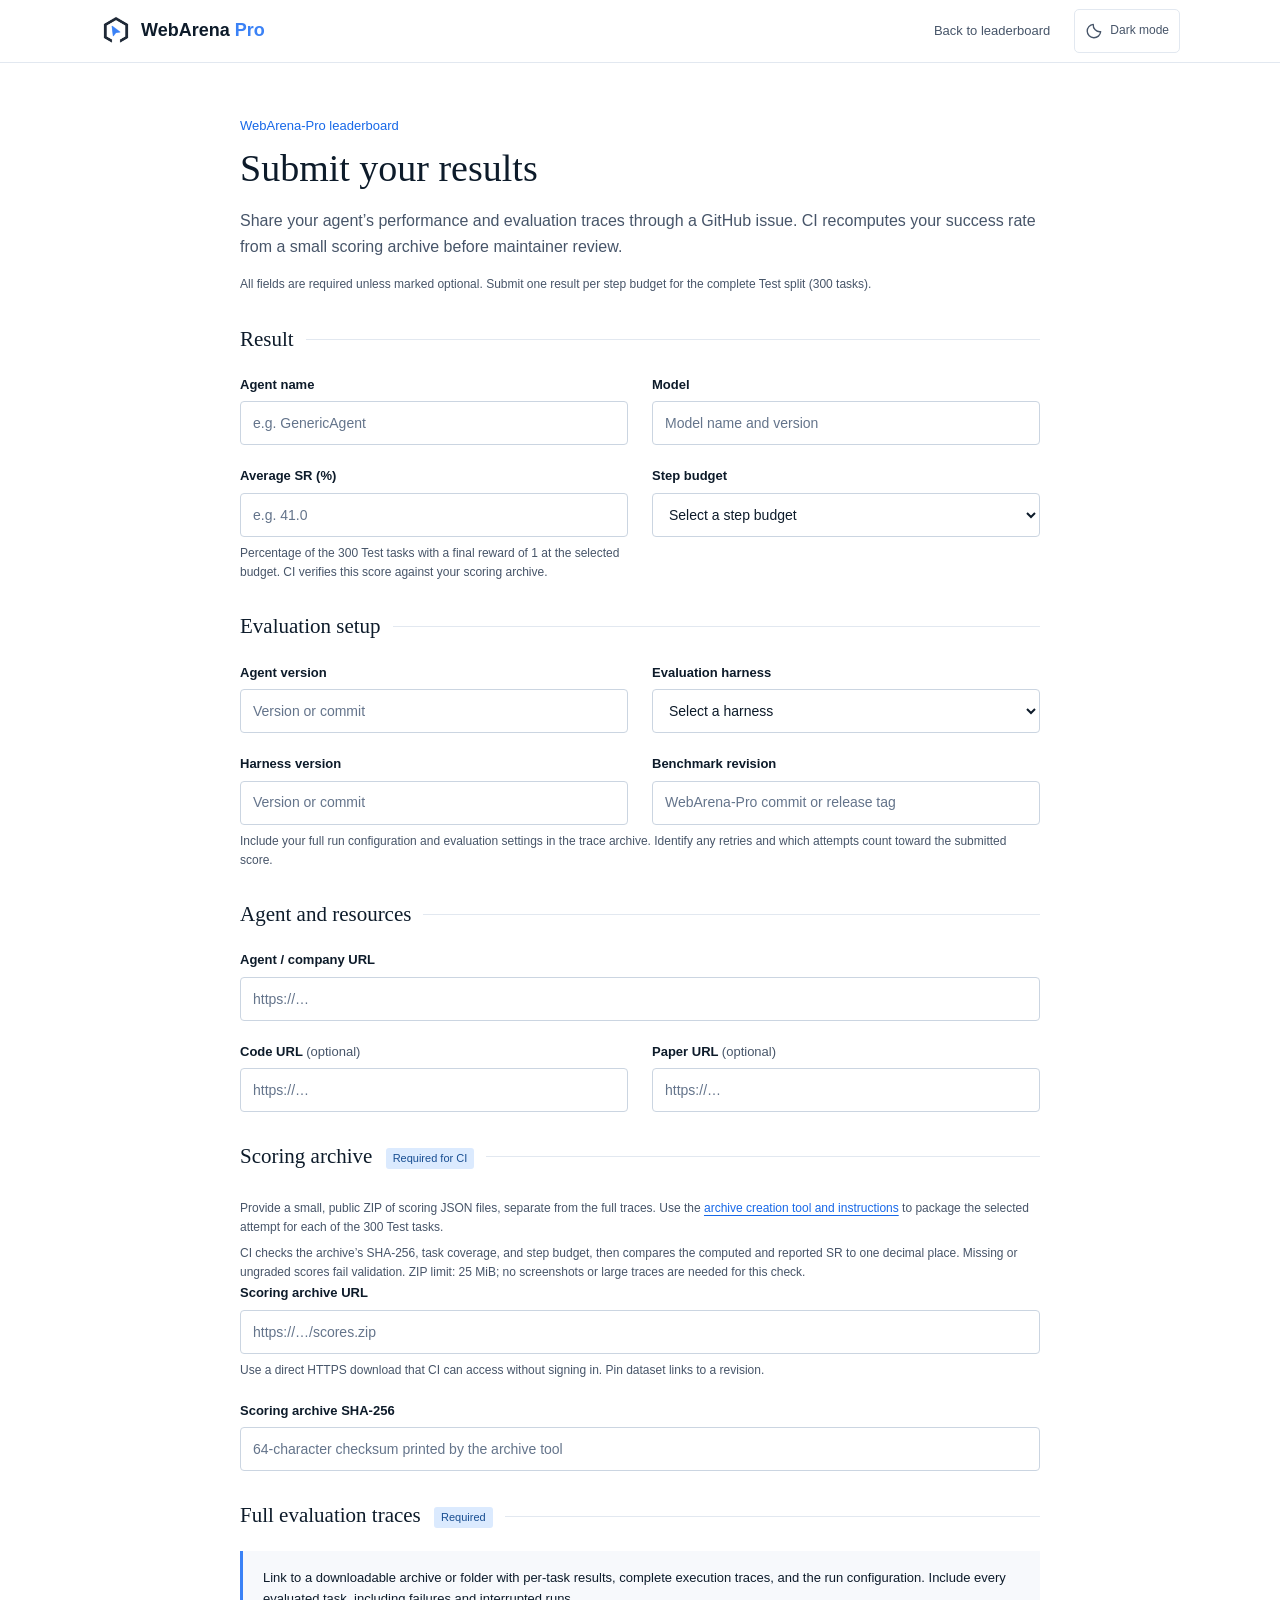
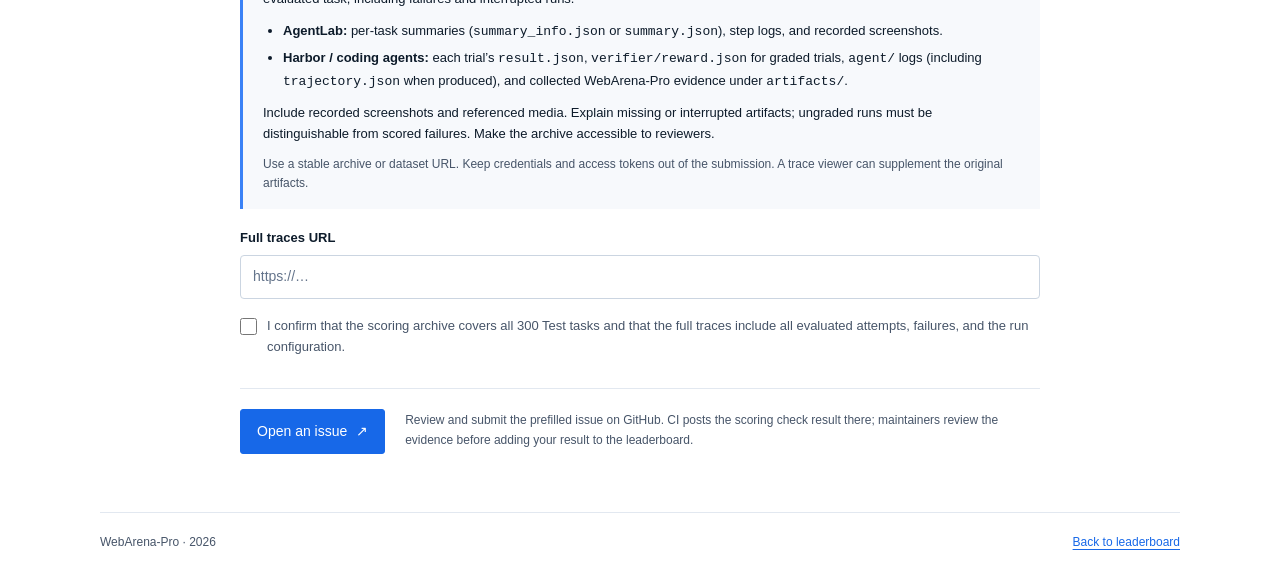
==== submit.html @ 40ceaf8d "Add persistent light and dark themes with matching logos" ====
<!DOCTYPE html>
<html lang="en">
  <head>
    <meta charset="UTF-8">
    <meta name="viewport" content="width=device-width, initial-scale=1.0">
    <meta name="description" content="Submit a WebArena-Pro result with your agent, model, success rate, and evaluation traces as a GitHub issue.">
    <meta name="theme-color" content="#ffffff">
    <meta name="color-scheme" content="light dark">
    <title>Submit results | WebArena-Pro</title>
    <link rel="icon" href="assets/favicon.svg" type="image/svg+xml">
    <script src="theme.js?v=1"></script>
    <link rel="stylesheet" href="styles.css?v=dark-mode-1">
    <script src="submission-schema.js?v=2" defer></script>
    <script src="submission.js?v=submission-issue-scoring-1" defer></script>
  </head>
  <body>
    <a class="skip-link" href="#main">Skip to content</a>
    <header class="site-header">
      <div class="shell nav-wrap">
        <a class="brand" href="index.html" aria-label="WebArena Pro home">
          <img class="logo-light" src="assets/logo-light.png" alt="" width="32" height="32">
          <img class="logo-dark" src="assets/logo-dark.png" alt="" width="32" height="32">
          <span>WebArena <strong>Pro</strong></span>
        </a>
        <div class="nav-actions">
          <nav aria-label="Main navigation">
            <a href="index.html#results">Back to leaderboard</a>
          </nav>
          <button class="theme-toggle" type="button" data-theme-toggle aria-label="Switch to dark mode" hidden>
            <svg class="theme-icon-moon" width="18" height="18" viewBox="0 0 24 24" fill="none" stroke="currentColor" stroke-width="1.8" stroke-linecap="round" stroke-linejoin="round" aria-hidden="true"><path d="M20.9 13A9 9 0 0 1 11 3.1 9 9 0 1 0 20.9 13Z"/></svg>
            <svg class="theme-icon-sun" width="18" height="18" viewBox="0 0 24 24" fill="none" stroke="currentColor" stroke-width="1.8" stroke-linecap="round" aria-hidden="true"><circle cx="12" cy="12" r="4"/><path d="M12 2v2m0 16v2M2 12h2m16 0h2M5 5l1.5 1.5m11 11L19 19M5 19l1.5-1.5m11-11L19 5"/></svg>
            <span class="theme-toggle-label" data-theme-label>Dark mode</span>
          </button>
        </div>
      </div>
    </header>

    <main id="main" class="shell submission-page">
      <p class="submission-eyebrow">WebArena-Pro leaderboard</p>
      <h1>Submit your results</h1>
      <p class="submission-intro">
        Share your agent’s performance and evaluation traces through a GitHub issue.
        CI recomputes your success rate from a small scoring archive before maintainer review.
      </p>
      <p class="submission-required-note">All fields are required unless marked optional. Submit one result per step budget for the complete Test split (300 tasks).</p>

      <form class="submission-form" data-submission-form>
        <fieldset>
          <legend>Result</legend>
          <div class="submission-fields">
            <div class="submission-field">
              <label for="submission-agent">Agent name</label>
              <input id="submission-agent" name="agent" type="text" maxlength="150" pattern=".*\S.*" placeholder="e.g. GenericAgent" required>
            </div>
            <div class="submission-field">
              <label for="submission-model">Model</label>
              <input id="submission-model" name="model" type="text" maxlength="150" pattern=".*\S.*" placeholder="Model name and version" required>
            </div>
            <div class="submission-field">
              <label for="submission-sr">Average SR (%)</label>
              <input id="submission-sr" name="averageSR" type="number" min="0" max="100" step="any" placeholder="e.g. 41.0" aria-describedby="submission-sr-help" required>
              <p id="submission-sr-help" class="submission-help">Percentage of the 300 Test tasks with a final reward of 1 at the selected budget. CI verifies this score against your scoring archive.</p>
            </div>
            <div class="submission-field">
              <label for="submission-budget">Step budget</label>
              <select id="submission-budget" name="stepBudget" required>
                <option value="" selected>Select a step budget</option>
                <option value="50">50 steps</option>
                <option value="100">100 steps</option>
                <option value="unlimited">Unlimited steps</option>
              </select>
            </div>
          </div>
        </fieldset>

        <fieldset>
          <legend>Evaluation setup</legend>
          <div class="submission-fields">
            <div class="submission-field">
              <label for="submission-agent-version">Agent version</label>
              <input id="submission-agent-version" name="agentVersion" type="text" maxlength="100" placeholder="Version or commit" required>
            </div>
            <div class="submission-field">
              <label for="submission-harness">Evaluation harness</label>
              <select id="submission-harness" name="harness" required>
                <option value="" selected>Select a harness</option>
                <option value="AgentLab">AgentLab</option>
                <option value="Harbor">Harbor / coding agents</option>
              </select>
            </div>
            <div class="submission-field">
              <label for="submission-harness-version">Harness version</label>
              <input id="submission-harness-version" name="harnessVersion" type="text" maxlength="100" placeholder="Version or commit" required>
            </div>
            <div class="submission-field">
              <label for="submission-benchmark-revision">Benchmark revision</label>
              <input id="submission-benchmark-revision" name="benchmarkRevision" type="text" maxlength="100" placeholder="WebArena-Pro commit or release tag" required>
            </div>
          </div>
          <p class="submission-help">Include your full run configuration and evaluation settings in the trace archive. Identify any retries and which attempts count toward the submitted score.</p>
        </fieldset>

        <fieldset>
          <legend>Agent and resources</legend>
          <div class="submission-fields">
            <div class="submission-field submission-field-wide">
              <label for="submission-website">Agent / company URL</label>
              <input id="submission-website" name="website" type="url" pattern="https?://.+" maxlength="2000" placeholder="https://…" required>
            </div>
            <div class="submission-field">
              <label for="submission-code">Code URL <span>(optional)</span></label>
              <input id="submission-code" name="code" type="url" pattern="https?://.+" maxlength="2000" placeholder="https://…">
            </div>
            <div class="submission-field">
              <label for="submission-paper">Paper URL <span>(optional)</span></label>
              <input id="submission-paper" name="paper" type="url" pattern="https?://.+" maxlength="2000" placeholder="https://…">
            </div>
          </div>
        </fieldset>

        <fieldset>
          <legend>Scoring archive <span class="submission-required-badge">Required for CI</span></legend>
          <p class="submission-help">Provide a small, public ZIP of scoring JSON files, separate from the full traces. Use the <a href="https://github.com/webarena-pro/webarena-pro.github.io/blob/main/scoring/README.md">archive creation tool and instructions</a> to package the selected attempt for each of the 300 Test tasks.</p>
          <p class="submission-help">CI checks the archive’s SHA-256, task coverage, and step budget, then compares the computed and reported SR to one decimal place. Missing or ungraded scores fail validation. ZIP limit: 25 MiB; no screenshots or large traces are needed for this check.</p>
          <div class="submission-fields">
            <div class="submission-field submission-field-wide">
              <label for="submission-scoring-archive">Scoring archive URL</label>
              <input id="submission-scoring-archive" name="scoringArchive" type="url" pattern="https://.+" maxlength="2000" placeholder="https://…/scores.zip" required>
              <p class="submission-help">Use a direct HTTPS download that CI can access without signing in. Pin dataset links to a revision.</p>
            </div>
            <div class="submission-field submission-field-wide">
              <label for="submission-scoring-sha">Scoring archive SHA-256</label>
              <input id="submission-scoring-sha" name="scoringSha256" type="text" pattern="[a-f0-9]{64}" minlength="64" maxlength="64" placeholder="64-character checksum printed by the archive tool" required>
            </div>
          </div>
        </fieldset>

        <fieldset>
          <legend>Full evaluation traces <span class="submission-required-badge">Required</span></legend>
          <div class="submission-trace-note" id="submission-trace-help">
            <p>Link to a downloadable archive or folder with per-task results, complete execution traces, and the run configuration. Include every evaluated task, including failures and interrupted runs.</p>
            <ul>
              <li><strong>AgentLab:</strong> per-task summaries (<code>summary_info.json</code> or <code>summary.json</code>), step logs, and recorded screenshots.</li>
              <li><strong>Harbor / coding agents:</strong> each trial’s <code>result.json</code>, <code>verifier/reward.json</code> for graded trials, <code>agent/</code> logs (including <code>trajectory.json</code> when produced), and collected WebArena-Pro evidence under <code>artifacts/</code>.</li>
            </ul>
            <p>Include recorded screenshots and referenced media. Explain missing or interrupted artifacts; ungraded runs must be distinguishable from scored failures. Make the archive accessible to reviewers.</p>
            <p class="submission-help">Use a stable archive or dataset URL. Keep credentials and access tokens out of the submission. A trace viewer can supplement the original artifacts.</p>
          </div>
          <div class="submission-field">
            <label for="submission-traces">Full traces URL</label>
            <input id="submission-traces" name="traces" type="url" pattern="https?://.+" maxlength="2000" placeholder="https://…" aria-describedby="submission-trace-help" required>
          </div>
          <label class="submission-confirmation" for="submission-confirm">
            <input id="submission-confirm" name="traceConfirmation" type="checkbox" required>
            <span>I confirm that the scoring archive covers all 300 Test tasks and that the full traces include all evaluated attempts, failures, and the run configuration.</span>
          </label>
        </fieldset>

        <div class="submission-actions">
          <button class="paper-link paper-link-primary" type="submit" disabled>Open an issue <span aria-hidden="true">↗</span></button>
          <p>Review and submit the prefilled issue on GitHub. CI posts the scoring check result there; maintainers review the evidence before adding your result to the leaderboard.</p>
        </div>
        <p class="submission-error" role="alert" data-submission-error hidden></p>
        <noscript>
          <p>JavaScript is needed to prepare the submission issue. See the <a href="https://github.com/webarena-pro/webarena-pro.github.io/blob/main/scoring/README.md">scoring archive instructions</a> for the required files.</p>
        </noscript>
      </form>
    </main>

    <footer class="site-footer shell">
      <span>WebArena-Pro · 2026</span>
      <a href="index.html#results">Back to leaderboard</a>
    </footer>
  </body>
</html>
---- styles.css ----
:root {
  color-scheme: light;
  --surface: #fff;
  --hover-ink: #172f46;
  --hover-surface: #eaf1fb;
  --row-new: #eef5ff;
  --row-line: #f0f1f2;
  --table-line: #6b747e;
  --table-subline: #969ea6;
  --control-line: #cbd5e1;
  --placeholder: #64748b;
  --badge-ink: #174d91;
  --error: #a02121;
  --citation-surface: #f8f9fa;
  --shadow: #0d1b2a1a;
  --selected: #1768e8;
  --selected-hover: #1259cb;
  --button-ink: #fff;
  --blue: #3b82f6;
  --blue-deep: #1768e8;
  --blue-soft: #dbeafe;
  --ink: #0d1b2a;
  --muted: #475569;
  --accent: var(--blue-deep);
  --line: #e2e8f0;
  --soft: #f7f9fc;
  --serif: Georgia, "Times New Roman", serif;
  --sans: -apple-system, BlinkMacSystemFont, "Segoe UI", sans-serif;
}

:root[data-theme="dark"] {
  color-scheme: dark;
  --surface: #1f2937;
  --ink: #f1f5f9;
  --muted: #cbd5e1;
  --blue: #60a5fa;
  --blue-deep: #93c5fd;
  --blue-soft: #283e5a;
  --line: #475569;
  --soft: #263344;
  --hover-ink: #bfdbfe;
  --hover-surface: #30445f;
  --row-new: #253b56;
  --row-line: #364152;
  --table-line: #94a3b8;
  --table-subline: #64748b;
  --control-line: #64748b;
  --placeholder: #94a3b8;
  --badge-ink: #bfdbfe;
  --error: #fca5a5;
  --citation-surface: #182230;
  --shadow: #00000040;
  --selected: #93c5fd;
  --selected-hover: #bfdbfe;
  --button-ink: #172f46;
}

* { box-sizing: border-box; }
[hidden] { display: none !important; }
.visually-hidden { position: absolute; width: 1px; height: 1px; padding: 0; margin: -1px; overflow: hidden; clip-path: inset(50%); white-space: nowrap; border: 0; }
html { scroll-behavior: smooth; scroll-padding-top: 90px; }
body {
  margin: 0;
  background: var(--surface);
  color: var(--ink);
  font: 16px/1.65 var(--sans);
  -webkit-font-smoothing: antialiased;
}
a { color: var(--accent); text-decoration-thickness: 1px; text-underline-offset: 3px; }
a:hover { color: var(--hover-ink); }
button { font: inherit; cursor: pointer; }
button, a { -webkit-tap-highlight-color: transparent; }
button:focus-visible, a:focus-visible, [tabindex]:focus-visible {
  outline: 2px solid var(--accent);
  outline-offset: 4px;
}
img { display: block; max-width: 100%; }
.shell { width: min(1080px, calc(100% - 64px)); margin-inline: auto; }
h1, h2, h3, p { margin-top: 0; }
h2, h3 { font-family: var(--serif); font-weight: 400; }
h2 { font-size: 30px; line-height: 1.25; }
h3 { font-size: 24px; line-height: 1.35; }
::selection { background: var(--blue-soft); }

.skip-link {
  position: fixed;
  top: 8px;
  left: 8px;
  z-index: 20;
  padding: 8px 14px;
  background: var(--surface);
  transform: translateY(-160%);
}
.skip-link:focus { transform: none; }
.site-header { position: sticky; top: 0; z-index: 10; border-bottom: 1px solid var(--line); background: var(--surface); }
.nav-wrap { display: flex; justify-content: space-between; align-items: center; min-height: 62px; gap: 24px; }
.brand { display: inline-flex; align-items: center; gap: 9px; color: var(--ink); font-size: 18px; font-weight: 600; text-decoration: none; white-space: nowrap; }
.brand img { flex-shrink: 0; }
.brand strong, .brand-accent { color: var(--blue); }
.site-header nav { display: flex; align-items: center; gap: 28px; font-size: 13px; }
.site-header nav a { color: var(--muted); text-decoration: none; }
.site-header nav a:hover { color: var(--accent); text-decoration: underline; }

.nav-actions { display: flex; align-items: center; gap: 24px; }
.theme-toggle { display: inline-flex; align-items: center; justify-content: center; gap: 7px; min-width: 44px; min-height: 44px; padding: 6px 10px; border: 1px solid var(--line); border-radius: 5px; background: var(--surface); color: var(--muted); font-size: 12px; white-space: nowrap; }
.theme-toggle:hover { background: var(--soft); color: var(--accent); border-color: var(--accent); }
.theme-toggle svg { flex-shrink: 0; }
.logo-dark, .theme-icon-sun { display: none; }
[data-theme="dark"] .logo-light, [data-theme="dark"] .theme-icon-moon { display: none; }
[data-theme="dark"] .logo-dark, [data-theme="dark"] .theme-icon-sun { display: block; }
[data-theme="dark"] .theme-monochrome-icon { filter: brightness(0) invert(1); }
[data-theme="dark"] .theme-color-icon { filter: brightness(1.6); }

.paper-header { padding: 68px 0 42px; text-align: center; }
.paper-header h1 { margin: 0 auto 28px; font-family: var(--serif); font-weight: 400; line-height: 1.25; }
.paper-name { display: flex; align-items: center; justify-content: center; gap: 14px; margin-bottom: 14px; font-size: 52px; letter-spacing: -1.5px; }
.paper-name img { flex-shrink: 0; }
.paper-subtitle { display: block; font-size: 32px; line-height: 1.35; }
.author-list { max-width: 950px; margin: 0 auto 8px; color: var(--accent); font-size: 14px; line-height: 2; }
.author-list span { display: inline; white-space: nowrap; }
.author-list span:not(:last-child)::after { content: ","; color: var(--muted); margin-right: 6px; }
.author-note { display: flex; justify-content: center; flex-wrap: wrap; gap: 4px 16px; margin-bottom: 18px; color: var(--muted); font-size: 12px; }
.venue { color: var(--muted); font-size: 14px; margin-bottom: 22px; }
.paper-links { display: flex; align-items: center; justify-content: center; flex-wrap: wrap; gap: 8px 26px; font-size: 15px; }
.paper-resource { display: inline-flex; align-items: center; gap: 8px; min-height: 44px; padding: 4px 0; text-decoration: none; white-space: nowrap; }
.paper-resource img { flex: 0 0 24px; width: 24px; height: 24px; object-fit: contain; }
.paper-resource:not([aria-disabled="true"]):hover span { text-decoration: underline; text-underline-offset: 4px; }
.paper-resource[aria-disabled="true"] { color: var(--muted); cursor: default; }
.paper-link { padding: 6px 16px; border: 1px solid var(--line); border-radius: 3px; text-decoration: none; }
.paper-link:not([aria-disabled="true"]):hover { background: var(--soft); }
.paper-link[aria-disabled="true"] { color: var(--accent); cursor: default; }
.paper-link-primary { color: var(--button-ink); background: var(--selected); border-color: var(--selected); }
.paper-link-primary[aria-disabled="true"] { color: var(--button-ink); }
.paper-link-primary:not([aria-disabled="true"]):hover { color: var(--button-ink); background: var(--selected-hover); border-color: var(--selected-hover); }
.paper-link span { margin-left: 5px; }

.news-section { max-width: 850px; margin: 0 auto 30px; padding-top: 30px; border-top: 1px solid var(--line); }
.news-section h2 { margin-bottom: 18px; text-align: center; font-size: 26px; }
.news-list { margin: 0; padding: 0; list-style: none; }
.news-list li { padding: 14px 18px; border-left: 3px solid var(--blue); background: var(--soft); font-size: 14px; }
.news-list li + li { margin-top: 10px; }

.abstract-section { max-width: 850px; margin: 0 auto; padding: 30px 0 0; border-top: 1px solid var(--line); }
.abstract-section h2 { margin-bottom: 18px; text-align: center; font-size: 26px; }
.abstract-text { margin-bottom: 20px; font: 18px/1.6 var(--serif); text-align: center; }
.overview-tabs { display: grid; grid-template-columns: repeat(3, 1fr); gap: 8px; width: min(500px, 100%); margin: 0 auto 16px; }
.overview-tab { min-height: 44px; padding: 8px 6px; border: 1px solid var(--line); border-radius: 5px; background: var(--surface); color: var(--muted); font-size: 13px; }
.overview-tab:hover { border-color: var(--blue); color: var(--accent); }
.overview-tab[aria-selected="true"] { border-color: var(--blue-deep); background: var(--blue-soft); color: var(--blue-deep); }
.overview-detail { min-height: 3.2em; margin: 0; color: var(--muted); font: 18px/1.6 var(--serif); text-align: center; }

.section { padding: 58px 0 0; }
.section-heading { display: flex; align-items: baseline; gap: 14px; margin-bottom: 20px; border-bottom: 1px solid var(--line); padding-bottom: 12px; }
.section-heading h2 { margin-bottom: 0; }
.section-number { color: var(--blue); font: 24px/1 var(--serif); }
.section-intro { max-width: 860px; margin-bottom: 20px; }
.results-section { margin: 58px auto 0; padding-top: 30px; border-top: 1px solid var(--line); scroll-margin-top: 90px; }
.results-heading { display: flex; align-items: baseline; justify-content: space-between; flex-wrap: wrap; gap: 12px 20px; margin-bottom: 12px; }
.results-heading h2 { margin-bottom: 0; }
.submission-link { font-size: 13px; white-space: nowrap; }
.results-controls { display: flex; align-items: center; justify-content: space-between; flex-wrap: wrap; gap: 16px 24px; border-bottom: 1px solid var(--line); }
.results-tabs { display: flex; align-self: stretch; gap: 26px; }
.results-tab { padding: 13px 0; border: 0; border-bottom: 2px solid transparent; background: transparent; color: var(--muted); font-size: 14px; }
.results-tab:hover { color: var(--accent); }
.results-tab[aria-selected="true"] { border-bottom-color: var(--accent); color: var(--accent); font-weight: 600; }
.results-budget-control { display: flex; align-items: center; gap: 12px; padding-block: 6px; font-size: 12px; color: var(--muted); }
.results-budget-buttons { display: flex; gap: 3px; padding: 3px; background: var(--soft); border: 1px solid var(--line); border-radius: 6px; }
.results-budget-buttons button { min-width: 44px; min-height: 34px; padding: 4px 12px; border: 1px solid transparent; border-radius: 3px; background: transparent; color: var(--muted); font-size: 13px; font-variant-numeric: tabular-nums; }
.results-budget-buttons button:hover { background: var(--hover-surface); color: var(--accent); }
.results-budget-buttons button[aria-pressed="true"] { background: var(--selected); border-color: var(--selected); color: var(--button-ink); font-weight: 600; }
.results-table-wrap { position: relative; overflow-x: auto; margin-top: 16px; }
.results-table { width: 100%; border-collapse: collapse; font-size: 13px; font-variant-numeric: tabular-nums; }
.results-table-overview { min-width: 820px; }
.results-table-domains { min-width: 1040px; }
.results-table th, .results-table td { padding: 12px; text-align: right; font-weight: 400; }
.results-table th:first-child { text-align: left; padding-left: 8px; }
.results-table thead { border-top: 2px solid var(--table-line); border-bottom: 1px solid var(--table-subline); }
.results-table thead th { font-size: 12px; line-height: 1.4; padding-top: 14px; padding-bottom: 14px; }
.results-sr-help { position: relative; display: inline-block; }
.results-sr-trigger { padding: 0; border: 0; background: transparent; color: inherit; white-space: nowrap; text-decoration: underline dotted; text-underline-offset: 4px; }
.results-sr-tooltip { position: absolute; z-index: 2; top: 100%; right: 0; width: 260px; max-width: calc(100vw - 32px); padding: 10px 12px; border: 1px solid var(--line); border-radius: 4px; background: var(--surface); box-shadow: 0 4px 12px var(--shadow); color: var(--muted); font-size: 12px; font-weight: 400; line-height: 1.5; text-align: left; }
.results-table tbody th[scope="row"] { font-weight: 400; white-space: nowrap; }
.results-table tbody tr { border-bottom: 1px solid var(--row-line); }
.results-table tbody tr:hover { background: var(--soft); }
.results-table tbody .results-row-new { background: var(--row-new); }
.results-new-label { margin-left: 5px; color: var(--accent); font-size: 11px; white-space: nowrap; }
.results-table .results-model, .results-table .results-agent, .results-table .results-resource { text-align: left; }
.results-table .results-agent { color: var(--muted); white-space: nowrap; }
.results-table .results-rank { width: 55px; padding-left: 8px; text-align: left; color: var(--muted); }
.results-table .results-score { font-size: 15px; }
.results-score small { display: block; color: var(--muted); font-size: 11px; }
.results-table .results-resource { white-space: nowrap; }
.results-resource a { text-decoration: none; }
.results-resource a:hover { text-decoration: underline; }
.results-unavailable { color: var(--muted); font-size: 12px; }
.results-table .results-overall { border-left: 1px solid var(--line); }
.results-table tbody:last-child { border-bottom: 2px solid var(--table-line); }
.results-empty { padding: 44px 20px; border-block: 1px solid var(--line); background: var(--soft); text-align: center; }
.results-empty strong { font-size: 16px; font-weight: 600; }
.results-empty p { margin: 6px 0 0; color: var(--muted); font-size: 14px; }
.results-scroll-hint { display: none; color: var(--muted); font-size: 12px; margin-bottom: 12px; }

.submission-page { max-width: 800px; padding-top: 52px; }
.submission-eyebrow { margin-bottom: 10px; color: var(--accent); font-size: 13px; }
.submission-page h1 { margin: 0 0 16px; font: 38px/1.2 var(--serif); font-weight: 400; }
.submission-intro { margin-bottom: 14px; color: var(--muted); }
.submission-required-note { margin-bottom: 30px; color: var(--muted); font-size: 12px; }
.submission-form fieldset { min-width: 0; margin: 0 0 30px; padding: 20px 0 0; border: 0; border-top: 1px solid var(--line); }
.submission-form legend { padding: 0 12px 0 0; font: 21px/1.4 var(--serif); }
.submission-fields { display: grid; grid-template-columns: repeat(2, minmax(0, 1fr)); gap: 20px 24px; }
.submission-field-wide { grid-column: 1 / -1; }
.submission-field label { display: block; margin-bottom: 6px; font-size: 13px; font-weight: 600; }
.submission-field label span { color: var(--muted); font-weight: 400; }
.submission-field input, .submission-field select { display: block; width: 100%; min-height: 44px; padding: 9px 12px; border: 1px solid var(--control-line); border-radius: 4px; background: var(--surface); color: var(--ink); font: 14px/1.6 var(--sans); }
.submission-field input::placeholder { color: var(--placeholder); }
.submission-form input:focus-visible, .submission-form select:focus-visible { outline: 2px solid var(--accent); outline-offset: 2px; }
.submission-help { margin: 7px 0 0; color: var(--muted); font-size: 12px; line-height: 1.6; }
.submission-required-badge { display: inline-block; margin-left: 8px; padding: 2px 7px; border-radius: 3px; background: var(--blue-soft); color: var(--badge-ink); font: 11px/1.6 var(--sans); vertical-align: middle; }
.submission-trace-note { margin-bottom: 18px; padding: 16px 20px; border-left: 3px solid var(--blue); background: var(--soft); font-size: 13px; }
.submission-trace-note p { margin: 0; }
.submission-trace-note ul { margin: 10px 0; padding-left: 20px; }
.submission-trace-note li + li { margin-top: 5px; }
.submission-trace-note .submission-help { margin-top: 10px; }
.submission-confirmation { display: flex; align-items: flex-start; gap: 10px; margin-top: 16px; color: var(--muted); font-size: 13px; cursor: pointer; }
.submission-confirmation input { flex-shrink: 0; width: 17px; height: 17px; margin: 3px 0 0; accent-color: var(--accent); }
.submission-actions { display: flex; align-items: center; gap: 20px; padding-top: 20px; border-top: 1px solid var(--line); }
.submission-actions button { flex-shrink: 0; padding: 10px 16px; font-size: 14px; }
.submission-actions button:disabled { opacity: 0.6; cursor: not-allowed; }
.submission-actions p { margin: 0; color: var(--muted); font-size: 12px; }
.submission-error { margin-top: 16px; color: var(--error); font-size: 13px; }

.task-tabs { display: flex; flex-wrap: wrap; gap: 0 20px; border-bottom: 1px solid var(--line); margin-bottom: 25px; }
.task-tab { flex-shrink: 0; padding: 10px 0; border: 0; border-bottom: 2px solid transparent; background: transparent; color: var(--muted); font-size: 13px; }
.task-tab:hover { color: var(--accent); }
.task-tab[aria-selected="true"] { color: var(--accent); border-bottom-color: var(--accent); font-weight: 600; }
.task-tab:focus-visible { outline-offset: -2px; }
.task-preview { display: grid; grid-template-columns: minmax(0, 0.85fr) minmax(0, 1.65fr); gap: 32px; align-items: start; }
.task-description { padding-top: 3px; }
.example-number { display: block; margin-bottom: 12px; font-size: 12px; color: var(--muted); }
.task-description h3 { margin: 0 0 9px; font-family: var(--sans); font-size: 18px; font-weight: 600; }
.task-prompt { margin-bottom: 18px; font: 17px/1.7 var(--serif); white-space: pre-line; }
.task-tags { margin: 0; font-size: 12px; line-height: 1.8; color: var(--muted); }
.task-tags span:not(:last-child)::after { content: " · "; margin: 0 4px; }
.task-figure { margin: 0; min-width: 0; }
.task-figure > img { width: 100%; height: auto; border: 1px solid var(--line); }
.task-figure figcaption { display: flex; align-items: baseline; justify-content: space-between; flex-wrap: wrap; gap: 6px 16px; padding-top: 10px; color: var(--muted); font-size: 12px; line-height: 1.6; }
.screenshot-expand { border: 0; background: none; color: var(--accent); padding: 0; font-size: 12px; text-decoration: underline; text-underline-offset: 3px; }
.screenshot-expand:hover { color: var(--hover-ink); }

.citation-section > p { margin-bottom: 20px; }
.citation-card { border: 1px solid var(--line); background: var(--citation-surface); }
.citation-top { display: flex; align-items: center; justify-content: space-between; padding: 10px 18px; border-bottom: 1px solid var(--line); color: var(--muted); font-size: 12px; }
.citation-top button { padding: 3px 10px; color: var(--accent); background: var(--surface); border: 1px solid var(--control-line); border-radius: 2px; font-size: 12px; }
.citation-top button:hover { border-color: var(--accent); }
.citation-card pre { margin: 0; padding: 20px; overflow-x: auto; font: 12px/1.8 ui-monospace, SFMono-Regular, Consolas, monospace; tab-size: 2; }
.site-footer { display: flex; justify-content: space-between; align-items: center; gap: 12px; flex-wrap: wrap; margin-top: 58px; padding-top: 20px; padding-bottom: 32px; border-top: 1px solid var(--line); color: var(--muted); font-size: 12px; }

.screenshot-dialog { background: var(--surface); width: min(1480px, calc(100vw - 40px)); max-height: calc(100dvh - 40px); padding: 0; border: 1px solid var(--line); border-radius: 3px; color: var(--ink); }
.screenshot-dialog::backdrop { background: rgba(20, 27, 33, 0.7); }
.dialog-bar { position: sticky; top: 0; display: flex; align-items: center; justify-content: space-between; gap: 20px; padding: 12px 18px; background: var(--surface); border-bottom: 1px solid var(--line); font-size: 14px; }
.dialog-bar button { padding: 4px 8px; background: none; border: 1px solid var(--line); color: var(--ink); font-size: 13px; }
.dialog-bar button span { margin-left: 8px; }
.dialog-image-wrap img { width: 100%; height: auto; }

@media (max-width: 1104px) {
  #results-panel-domains .results-scroll-hint { display: block; }
}
@media (max-width: 1050px) {
  .results-scroll-hint { display: block; }
  .paper-subtitle { font-size: 29px; }
  .task-tabs { gap: 0 18px; }
}
@media (max-width: 700px) {
  .shell { width: calc(100% - 36px); }
  .nav-wrap { min-height: 62px; gap: 12px; }
  .brand { font-size: 17px; }
  .nav-actions { gap: 12px; }
  .theme-toggle-label { display: none; }
  .site-header nav { gap: 14px; font-size: 12px; }
  .paper-header { padding: 40px 0 32px; }
  .paper-name { font-size: 42px; }
  .paper-name img { width: 48px; height: 48px; }
  .paper-subtitle { font-size: 25px; }
  .desktop-break { display: none; }
  .author-list { font-size: 13px; line-height: 1.9; }
  .abstract-text, .overview-detail { font-size: 17px; }
  .overview-detail { min-height: 4.8em; }
  .section { padding-top: 42px; }
  .results-section { margin-top: 42px; }
  h2 { font-size: 27px; }
  .task-tabs { flex-wrap: nowrap; overflow-x: auto; gap: 24px; padding-bottom: 3px; }
  .task-preview { grid-template-columns: 1fr; gap: 20px; }
  .task-prompt { margin-bottom: 10px; }
  .citation-card pre { font-size: 11px; padding: 15px; }
  .screenshot-dialog { width: calc(100vw - 20px); max-height: calc(100dvh - 20px); }
}
@media (max-width: 540px) {
  .nav-wrap { display: grid; grid-template-columns: 1fr auto; gap: 4px 12px; padding: 9px 0; }
  .brand { grid-column: 1; grid-row: 1; }
  .nav-actions { display: contents; }
  .theme-toggle { grid-column: 2; grid-row: 1; }
  .site-header nav { grid-column: 1 / -1; grid-row: 2; justify-content: center; flex-wrap: wrap; gap: 4px 22px; }
  .results-controls { align-items: flex-start; gap: 10px; padding-bottom: 12px; }
  .results-tabs { width: 100%; }
  .results-budget-control { padding-block: 0; }
  .submission-page { padding-top: 32px; }
  .submission-page h1 { font-size: 32px; }
  .submission-fields { grid-template-columns: 1fr; }
  .submission-actions { flex-direction: column; align-items: flex-start; gap: 12px; }
  .submission-field input, .submission-field select { font-size: 16px; }
}
@media (max-width: 380px) {
  .paper-name { font-size: 38px; }
  .paper-name img { width: 42px; height: 42px; }
  .paper-subtitle { font-size: 23px; }
}
@media (prefers-reduced-motion: reduce) {
  html { scroll-behavior: auto; }
}
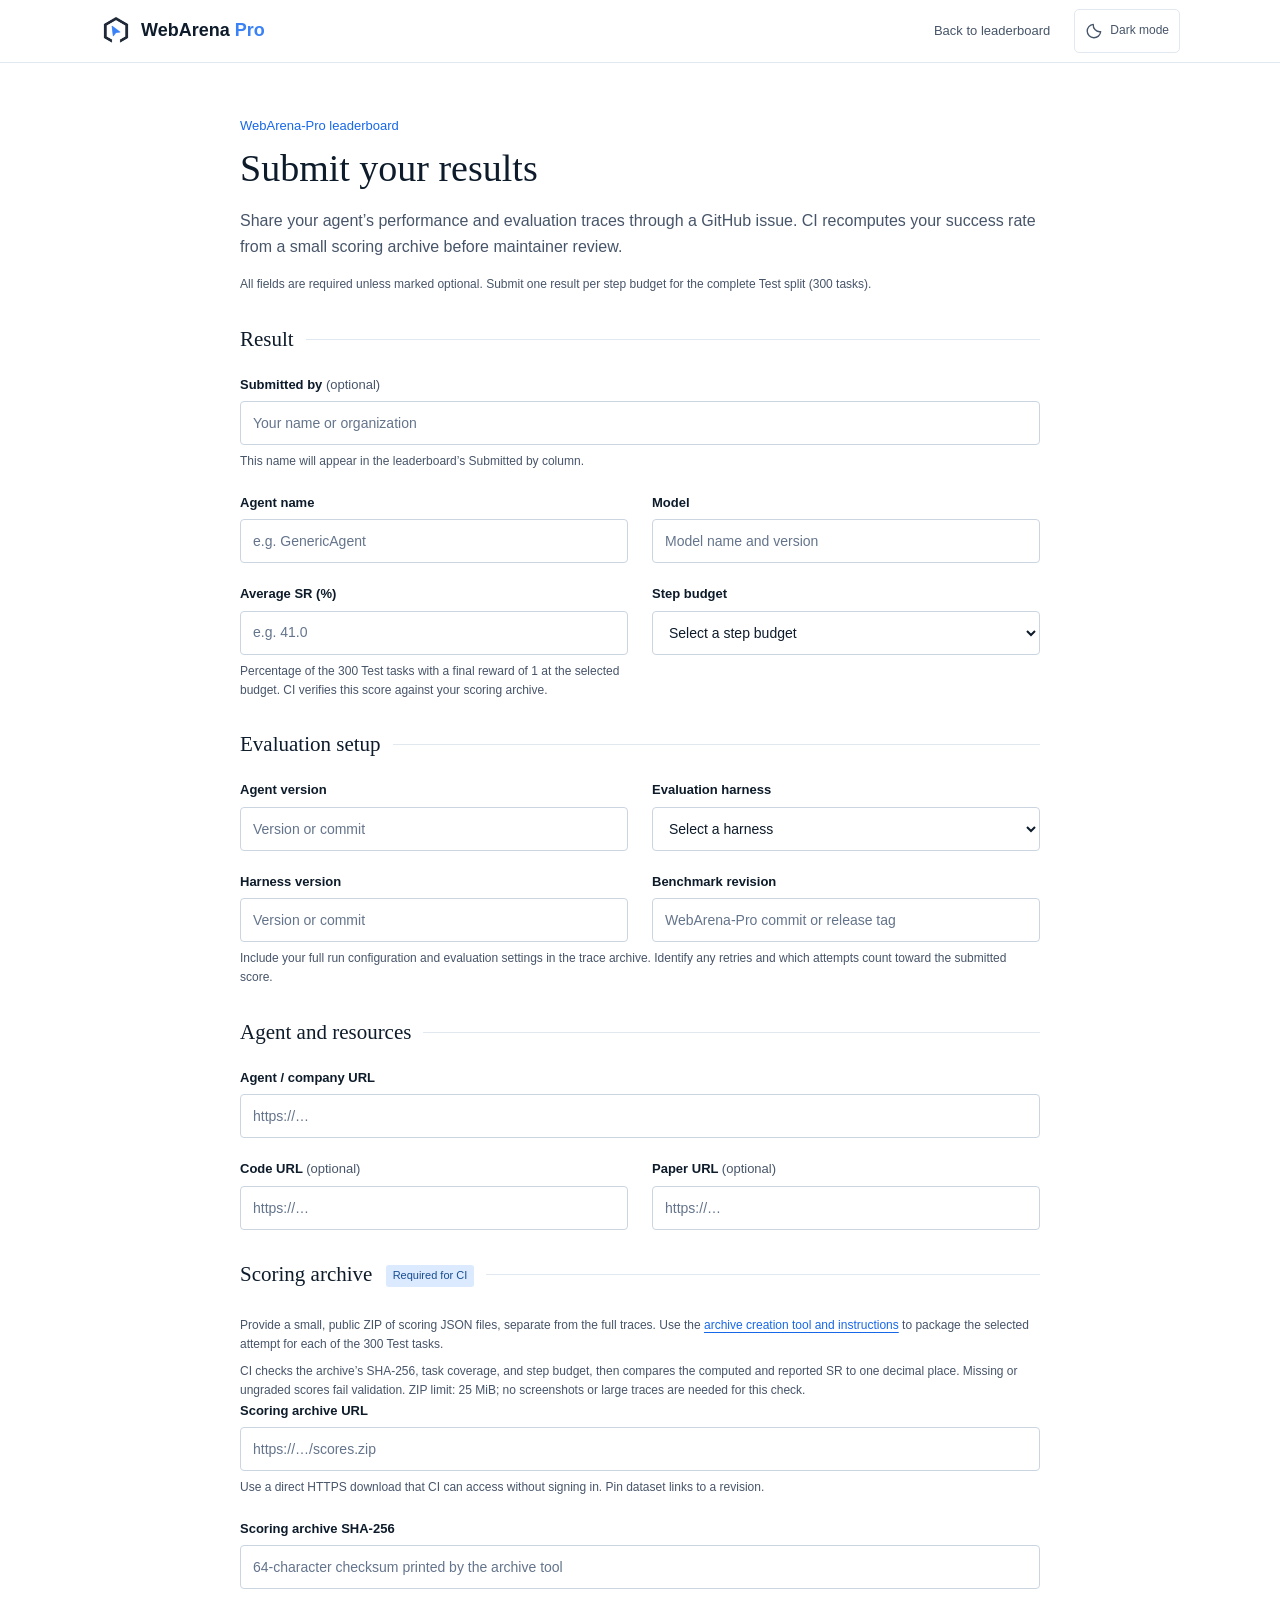
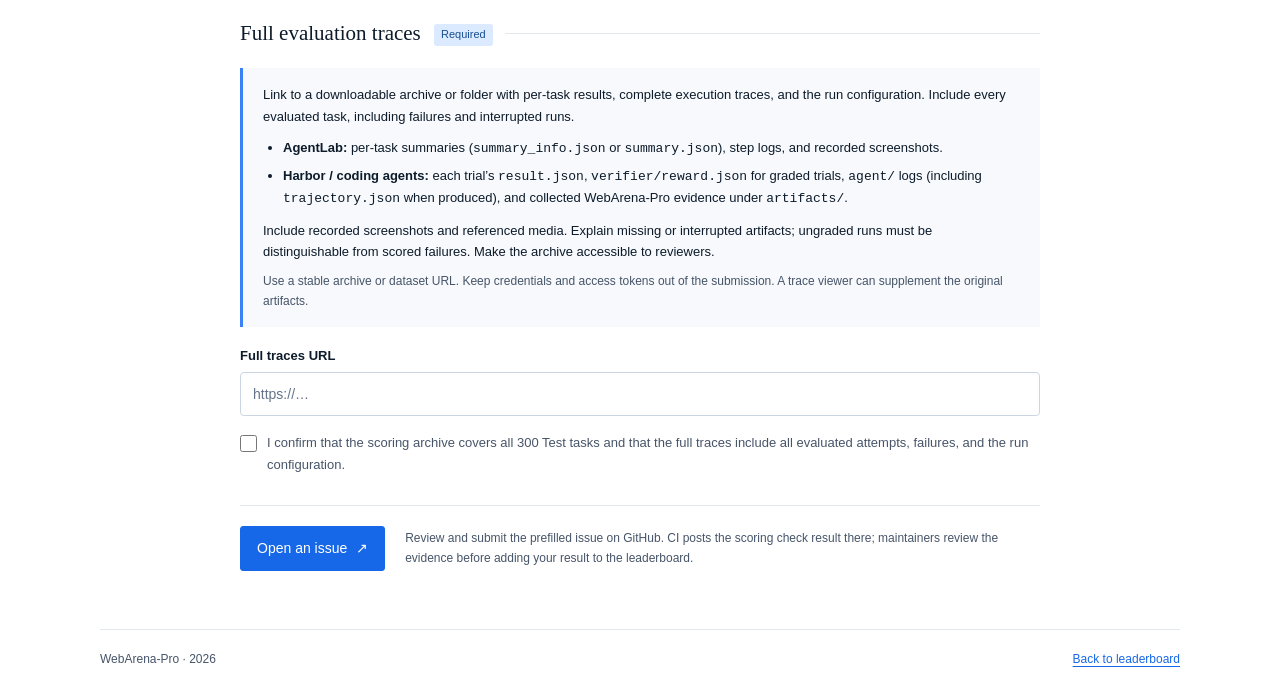
==== commit cfe7455b: "Add submitter attribution to leaderboard" ====
--- a/submit.html
+++ b/submit.html
@@ -9,8 +9,8 @@
     <title>Submit results | WebArena-Pro</title>
     <link rel="icon" href="assets/favicon.svg" type="image/svg+xml">
     <script src="theme.js?v=1"></script>
-    <link rel="stylesheet" href="styles.css?v=dark-mode-1">
-    <script src="submission-schema.js?v=2" defer></script>
+    <link rel="stylesheet" href="styles.css?v=submitted-by-20261116">
+    <script src="submission-schema.js?v=3" defer></script>
     <script src="submission.js?v=submission-issue-scoring-1" defer></script>
   </head>
   <body>
@@ -48,6 +48,11 @@
         <fieldset>
           <legend>Result</legend>
           <div class="submission-fields">
+            <div class="submission-field submission-field-wide">
+              <label for="submission-submitted-by">Submitted by <span>(optional)</span></label>
+              <input id="submission-submitted-by" name="submittedBy" type="text" maxlength="150" pattern=".*\S.*" placeholder="Your name or organization" aria-describedby="submission-submitted-by-help">
+              <p id="submission-submitted-by-help" class="submission-help">This name will appear in the leaderboard’s Submitted by column.</p>
+            </div>
             <div class="submission-field">
               <label for="submission-agent">Agent name</label>
               <input id="submission-agent" name="agent" type="text" maxlength="150" pattern=".*\S.*" placeholder="e.g. GenericAgent" required>
--- a/styles.css
+++ b/styles.css
@@ -170,8 +170,8 @@
 .results-budget-buttons button[aria-pressed="true"] { background: var(--selected); border-color: var(--selected); color: var(--button-ink); font-weight: 600; }
 .results-table-wrap { position: relative; overflow-x: auto; margin-top: 16px; }
 .results-table { width: 100%; border-collapse: collapse; font-size: 13px; font-variant-numeric: tabular-nums; }
-.results-table-overview { min-width: 820px; }
-.results-table-domains { min-width: 1040px; }
+.results-table-overview { min-width: 980px; }
+.results-table-domains { min-width: 1200px; }
 .results-table th, .results-table td { padding: 12px; text-align: right; font-weight: 400; }
 .results-table th:first-child { text-align: left; padding-left: 8px; }
 .results-table thead { border-top: 2px solid var(--table-line); border-bottom: 1px solid var(--table-subline); }
@@ -184,8 +184,9 @@
 .results-table tbody tr:hover { background: var(--soft); }
 .results-table tbody .results-row-new { background: var(--row-new); }
 .results-new-label { margin-left: 5px; color: var(--accent); font-size: 11px; white-space: nowrap; }
-.results-table .results-model, .results-table .results-agent, .results-table .results-resource { text-align: left; }
+.results-table .results-model, .results-table .results-agent, .results-table .results-resource, .results-table .results-submitter { text-align: left; }
 .results-table .results-agent { color: var(--muted); white-space: nowrap; }
+.results-table .results-submitter { min-width: 150px; max-width: 220px; color: var(--muted); overflow-wrap: anywhere; }
 .results-table .results-rank { width: 55px; padding-left: 8px; text-align: left; color: var(--muted); }
 .results-table .results-score { font-size: 15px; }
 .results-score small { display: block; color: var(--muted); font-size: 11px; }
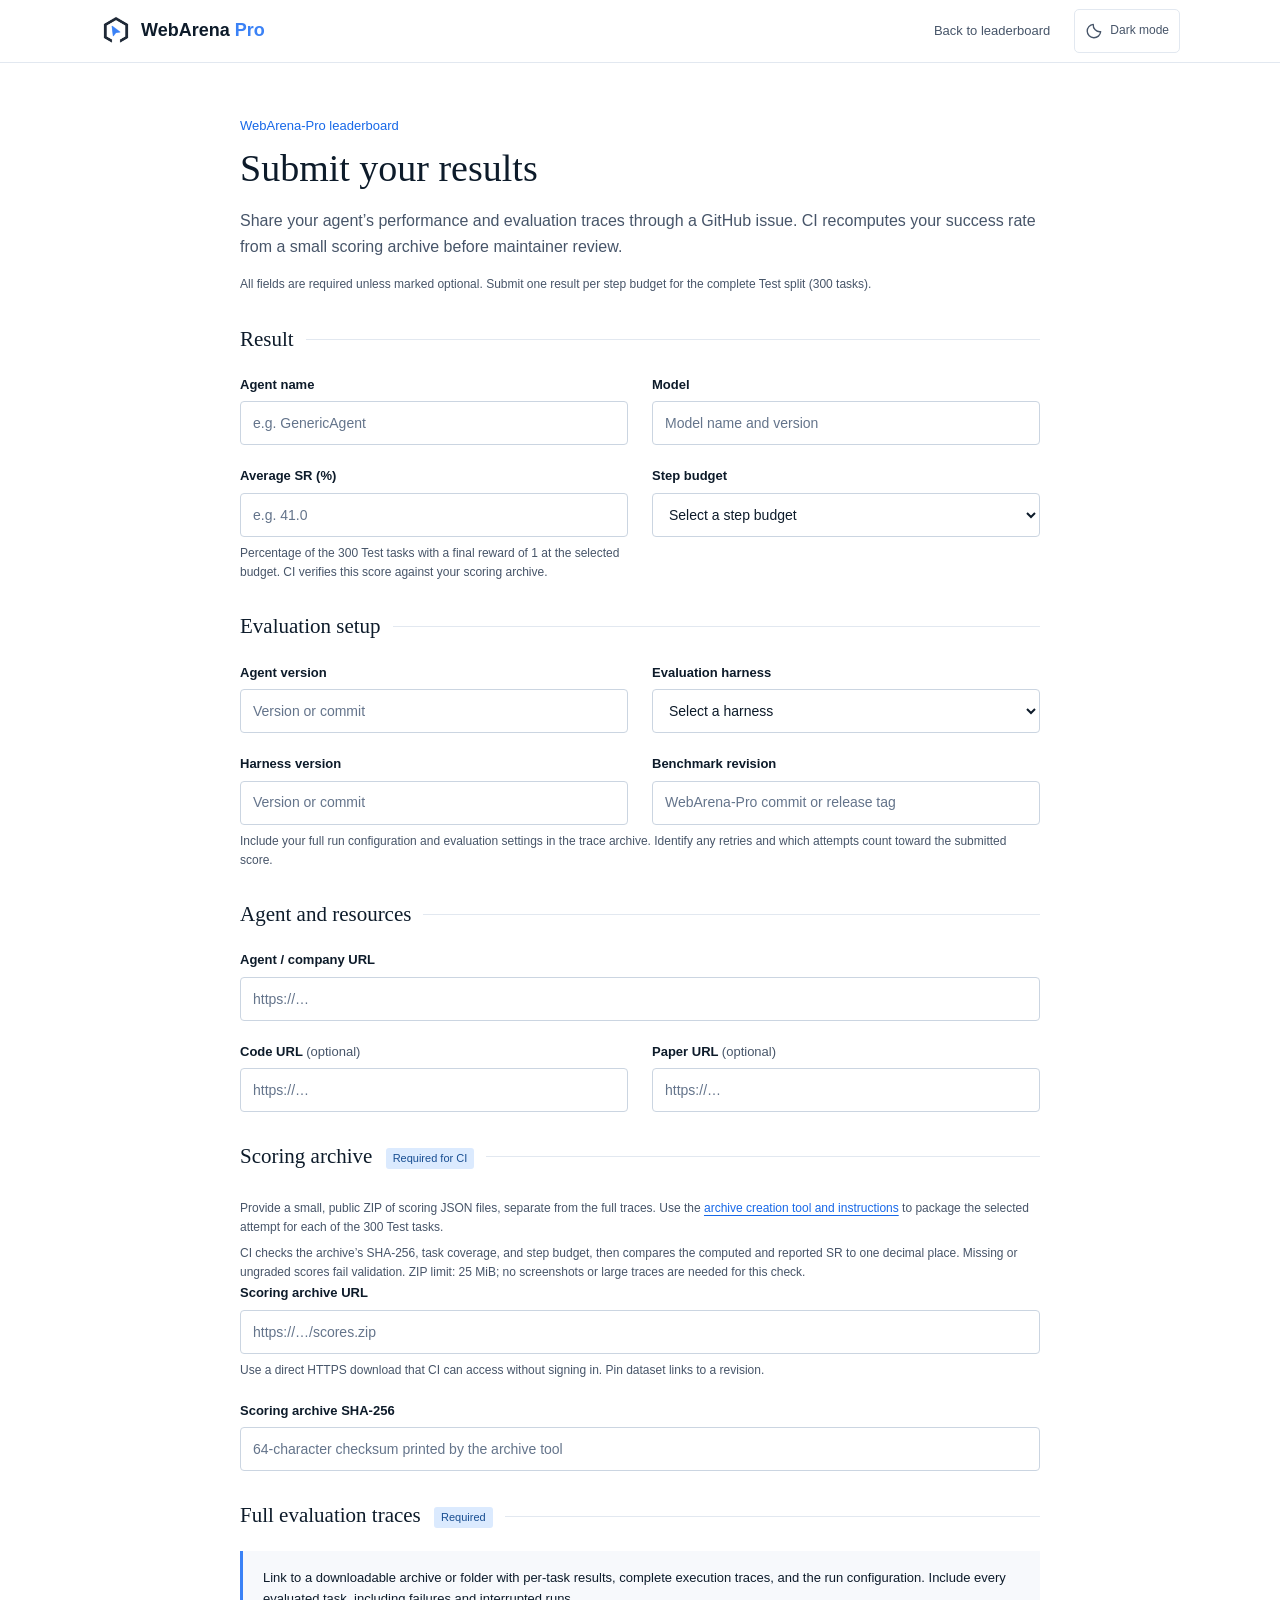
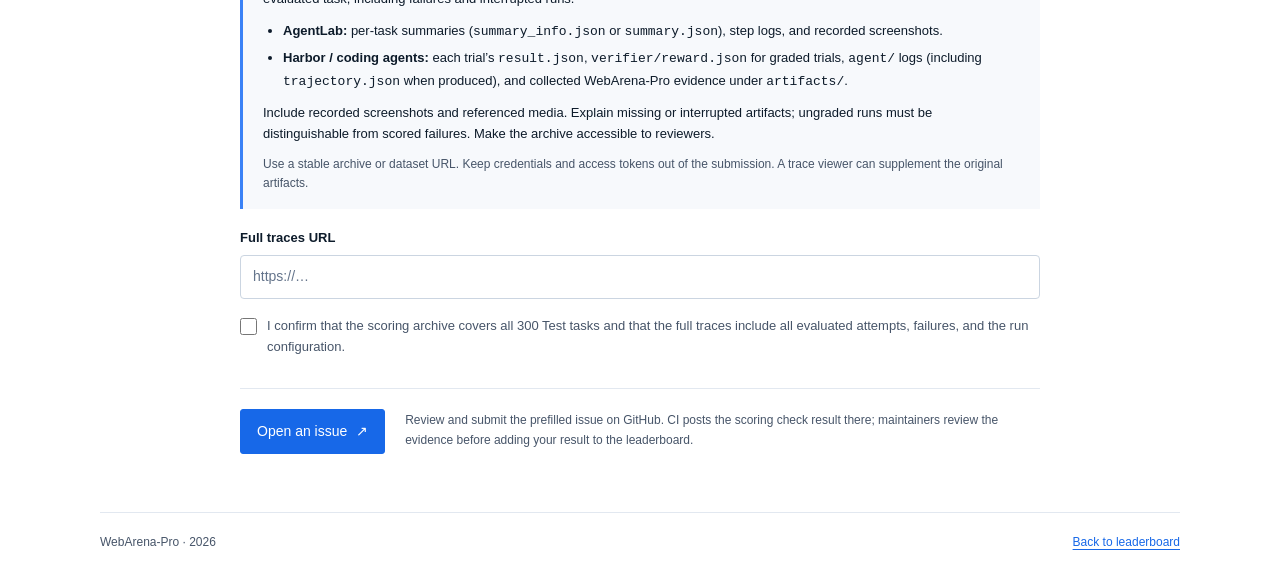
==== commit f6386a4f: "Add public Websites section and visitor launcher link" ====
--- a/submit.html
+++ b/submit.html
@@ -9,8 +9,8 @@
     <title>Submit results | WebArena-Pro</title>
     <link rel="icon" href="assets/favicon.svg" type="image/svg+xml">
     <script src="theme.js?v=1"></script>
-    <link rel="stylesheet" href="styles.css?v=submitted-by-20261116">
-    <script src="submission-schema.js?v=3" defer></script>
+    <link rel="stylesheet" href="styles.css?v=websites-1">
+    <script src="submission-schema.js?v=2" defer></script>
     <script src="submission.js?v=submission-issue-scoring-1" defer></script>
   </head>
   <body>
@@ -48,11 +48,6 @@
         <fieldset>
           <legend>Result</legend>
           <div class="submission-fields">
-            <div class="submission-field submission-field-wide">
-              <label for="submission-submitted-by">Submitted by <span>(optional)</span></label>
-              <input id="submission-submitted-by" name="submittedBy" type="text" maxlength="150" pattern=".*\S.*" placeholder="Your name or organization" aria-describedby="submission-submitted-by-help">
-              <p id="submission-submitted-by-help" class="submission-help">This name will appear in the leaderboard’s Submitted by column.</p>
-            </div>
             <div class="submission-field">
               <label for="submission-agent">Agent name</label>
               <input id="submission-agent" name="agent" type="text" maxlength="150" pattern=".*\S.*" placeholder="e.g. GenericAgent" required>
--- a/styles.css
+++ b/styles.css
@@ -170,8 +170,8 @@
 .results-budget-buttons button[aria-pressed="true"] { background: var(--selected); border-color: var(--selected); color: var(--button-ink); font-weight: 600; }
 .results-table-wrap { position: relative; overflow-x: auto; margin-top: 16px; }
 .results-table { width: 100%; border-collapse: collapse; font-size: 13px; font-variant-numeric: tabular-nums; }
-.results-table-overview { min-width: 980px; }
-.results-table-domains { min-width: 1200px; }
+.results-table-overview { min-width: 820px; }
+.results-table-domains { min-width: 1040px; }
 .results-table th, .results-table td { padding: 12px; text-align: right; font-weight: 400; }
 .results-table th:first-child { text-align: left; padding-left: 8px; }
 .results-table thead { border-top: 2px solid var(--table-line); border-bottom: 1px solid var(--table-subline); }
@@ -184,9 +184,8 @@
 .results-table tbody tr:hover { background: var(--soft); }
 .results-table tbody .results-row-new { background: var(--row-new); }
 .results-new-label { margin-left: 5px; color: var(--accent); font-size: 11px; white-space: nowrap; }
-.results-table .results-model, .results-table .results-agent, .results-table .results-resource, .results-table .results-submitter { text-align: left; }
+.results-table .results-model, .results-table .results-agent, .results-table .results-resource { text-align: left; }
 .results-table .results-agent { color: var(--muted); white-space: nowrap; }
-.results-table .results-submitter { min-width: 150px; max-width: 220px; color: var(--muted); overflow-wrap: anywhere; }
 .results-table .results-rank { width: 55px; padding-left: 8px; text-align: left; color: var(--muted); }
 .results-table .results-score { font-size: 15px; }
 .results-score small { display: block; color: var(--muted); font-size: 11px; }
@@ -318,3 +317,13 @@
 @media (prefers-reduced-motion: reduce) {
   html { scroll-behavior: auto; }
 }
+
+/* Public visitor environments */
+.websites-section { display: flex; align-items: center; justify-content: space-between; gap: 36px; padding: 32px; border: 1px solid var(--line); border-radius: 12px; background: var(--soft); }
+.websites-copy { max-width: 720px; }
+.websites-copy h2 { margin-bottom: 14px; }
+.websites-copy p { margin-bottom: 12px; color: var(--muted); }
+.websites-copy .websites-expiry { margin-bottom: 0; font-size: 13px; }
+.websites-launch { display: inline-flex; align-items: center; gap: 18px; flex-shrink: 0; padding: 11px 18px; border-radius: 6px; background: var(--selected); color: var(--button-ink); text-decoration: none; font-size: 14px; font-weight: 600; }
+.websites-launch:hover { background: var(--selected-hover); color: var(--button-ink); }
+@media (max-width: 760px) { .websites-section { flex-direction: column; align-items: flex-start; gap: 22px; padding: 24px; } .site-header nav { gap: 16px; } }
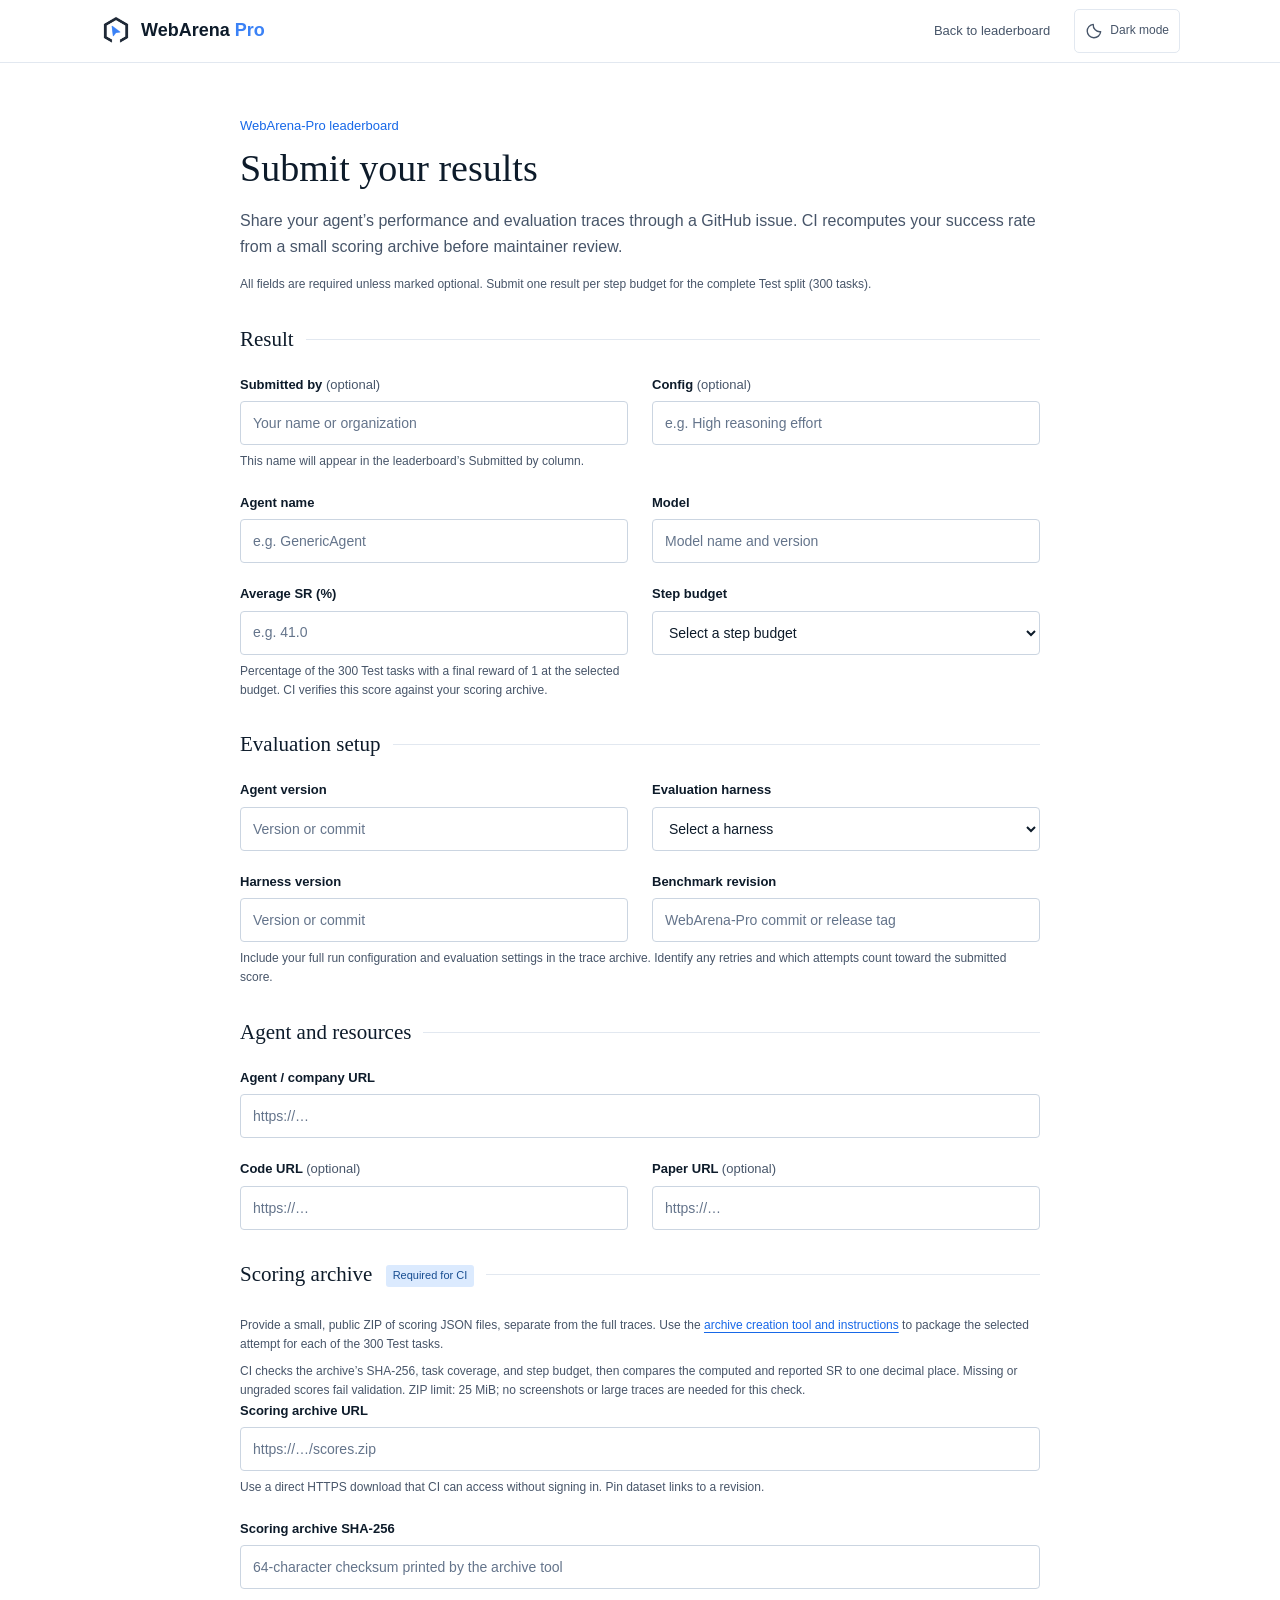
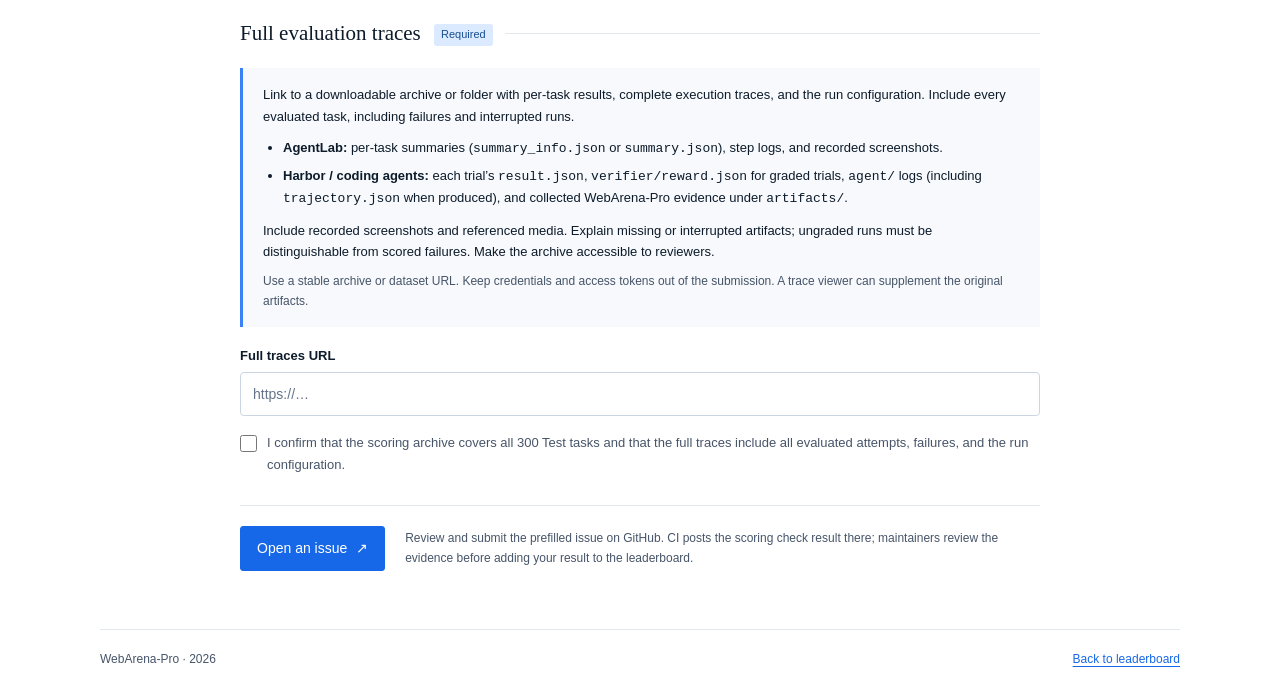
==== commit fdf61442: "Add Codex and Gemini leaderboard results with run attribution and config" ====
--- a/submit.html
+++ b/submit.html
@@ -9,8 +9,8 @@
     <title>Submit results | WebArena-Pro</title>
     <link rel="icon" href="assets/favicon.svg" type="image/svg+xml">
     <script src="theme.js?v=1"></script>
-    <link rel="stylesheet" href="styles.css?v=websites-1">
-    <script src="submission-schema.js?v=2" defer></script>
+    <link rel="stylesheet" href="styles.css?v=leaderboard-config-20261127">
+    <script src="submission-schema.js?v=4" defer></script>
     <script src="submission.js?v=submission-issue-scoring-1" defer></script>
   </head>
   <body>
@@ -48,6 +48,15 @@
         <fieldset>
           <legend>Result</legend>
           <div class="submission-fields">
+            <div class="submission-field">
+              <label for="submission-submitted-by">Submitted by <span>(optional)</span></label>
+              <input id="submission-submitted-by" name="submittedBy" type="text" maxlength="150" pattern=".*\S.*" placeholder="Your name or organization" aria-describedby="submission-submitted-by-help">
+              <p id="submission-submitted-by-help" class="submission-help">This name will appear in the leaderboard’s Submitted by column.</p>
+            </div>
+            <div class="submission-field">
+              <label for="submission-config">Config <span>(optional)</span></label>
+              <input id="submission-config" name="config" type="text" maxlength="150" pattern=".*\S.*" placeholder="e.g. High reasoning effort">
+            </div>
             <div class="submission-field">
               <label for="submission-agent">Agent name</label>
               <input id="submission-agent" name="agent" type="text" maxlength="150" pattern=".*\S.*" placeholder="e.g. GenericAgent" required>
--- a/styles.css
+++ b/styles.css
@@ -119,6 +119,8 @@
 .author-list { max-width: 950px; margin: 0 auto 8px; color: var(--accent); font-size: 14px; line-height: 2; }
 .author-list span { display: inline; white-space: nowrap; }
 .author-list span:not(:last-child)::after { content: ","; color: var(--muted); margin-right: 6px; }
+.author-list a { text-decoration: none; }
+.author-list a:hover, .author-list a:focus-visible { text-decoration: underline; }
 .author-note { display: flex; justify-content: center; flex-wrap: wrap; gap: 4px 16px; margin-bottom: 18px; color: var(--muted); font-size: 12px; }
 .venue { color: var(--muted); font-size: 14px; margin-bottom: 22px; }
 .paper-links { display: flex; align-items: center; justify-content: center; flex-wrap: wrap; gap: 8px 26px; font-size: 15px; }
@@ -134,20 +136,9 @@
 .paper-link-primary:not([aria-disabled="true"]):hover { color: var(--button-ink); background: var(--selected-hover); border-color: var(--selected-hover); }
 .paper-link span { margin-left: 5px; }
 
-.news-section { max-width: 850px; margin: 0 auto 30px; padding-top: 30px; border-top: 1px solid var(--line); }
-.news-section h2 { margin-bottom: 18px; text-align: center; font-size: 26px; }
-.news-list { margin: 0; padding: 0; list-style: none; }
-.news-list li { padding: 14px 18px; border-left: 3px solid var(--blue); background: var(--soft); font-size: 14px; }
-.news-list li + li { margin-top: 10px; }
-
 .abstract-section { max-width: 850px; margin: 0 auto; padding: 30px 0 0; border-top: 1px solid var(--line); }
 .abstract-section h2 { margin-bottom: 18px; text-align: center; font-size: 26px; }
 .abstract-text { margin-bottom: 20px; font: 18px/1.6 var(--serif); text-align: center; }
-.overview-tabs { display: grid; grid-template-columns: repeat(3, 1fr); gap: 8px; width: min(500px, 100%); margin: 0 auto 16px; }
-.overview-tab { min-height: 44px; padding: 8px 6px; border: 1px solid var(--line); border-radius: 5px; background: var(--surface); color: var(--muted); font-size: 13px; }
-.overview-tab:hover { border-color: var(--blue); color: var(--accent); }
-.overview-tab[aria-selected="true"] { border-color: var(--blue-deep); background: var(--blue-soft); color: var(--blue-deep); }
-.overview-detail { min-height: 3.2em; margin: 0; color: var(--muted); font: 18px/1.6 var(--serif); text-align: center; }
 
 .section { padding: 58px 0 0; }
 .section-heading { display: flex; align-items: baseline; gap: 14px; margin-bottom: 20px; border-bottom: 1px solid var(--line); padding-bottom: 12px; }
@@ -170,8 +161,8 @@
 .results-budget-buttons button[aria-pressed="true"] { background: var(--selected); border-color: var(--selected); color: var(--button-ink); font-weight: 600; }
 .results-table-wrap { position: relative; overflow-x: auto; margin-top: 16px; }
 .results-table { width: 100%; border-collapse: collapse; font-size: 13px; font-variant-numeric: tabular-nums; }
-.results-table-overview { min-width: 820px; }
-.results-table-domains { min-width: 1040px; }
+.results-table-overview { min-width: 980px; }
+.results-table-domains { min-width: 1200px; }
 .results-table th, .results-table td { padding: 12px; text-align: right; font-weight: 400; }
 .results-table th:first-child { text-align: left; padding-left: 8px; }
 .results-table thead { border-top: 2px solid var(--table-line); border-bottom: 1px solid var(--table-subline); }
@@ -184,11 +175,13 @@
 .results-table tbody tr:hover { background: var(--soft); }
 .results-table tbody .results-row-new { background: var(--row-new); }
 .results-new-label { margin-left: 5px; color: var(--accent); font-size: 11px; white-space: nowrap; }
-.results-table .results-model, .results-table .results-agent, .results-table .results-resource { text-align: left; }
+.results-table .results-model, .results-table .results-agent, .results-table .results-resource, .results-table .results-config, .results-table .results-submitter { text-align: left; }
 .results-table .results-agent { color: var(--muted); white-space: nowrap; }
+.results-table .results-config { min-width: 100px; max-width: 185px; overflow-wrap: anywhere; }
+.results-table .results-submitter { min-width: 130px; max-width: 220px; color: var(--muted); overflow-wrap: anywhere; }
 .results-table .results-rank { width: 55px; padding-left: 8px; text-align: left; color: var(--muted); }
 .results-table .results-score { font-size: 15px; }
-.results-score small { display: block; color: var(--muted); font-size: 11px; }
+.results-score small, .results-config small { display: block; color: var(--muted); font-size: 11px; }
 .results-table .results-resource { white-space: nowrap; }
 .results-resource a { text-decoration: none; }
 .results-resource a:hover { text-decoration: underline; }
@@ -229,23 +222,24 @@
 .submission-actions p { margin: 0; color: var(--muted); font-size: 12px; }
 .submission-error { margin-top: 16px; color: var(--error); font-size: 13px; }
 
-.task-tabs { display: flex; flex-wrap: wrap; gap: 0 20px; border-bottom: 1px solid var(--line); margin-bottom: 25px; }
-.task-tab { flex-shrink: 0; padding: 10px 0; border: 0; border-bottom: 2px solid transparent; background: transparent; color: var(--muted); font-size: 13px; }
-.task-tab:hover { color: var(--accent); }
-.task-tab[aria-selected="true"] { color: var(--accent); border-bottom-color: var(--accent); font-weight: 600; }
-.task-tab:focus-visible { outline-offset: -2px; }
-.task-preview { display: grid; grid-template-columns: minmax(0, 0.85fr) minmax(0, 1.65fr); gap: 32px; align-items: start; }
-.task-description { padding-top: 3px; }
+.website-grid { display: grid; grid-template-columns: repeat(5, minmax(0, 1fr)); gap: 12px; }
+.website-tile { display: flex; flex-direction: column; align-items: center; justify-content: center; gap: 10px; min-height: 112px; padding: 16px 10px; border: 1px solid var(--line); border-radius: 8px; background: var(--surface); color: var(--ink); font-size: 13px; font-weight: 500; line-height: 1.35; transition: border-color 150ms, background 150ms; }
+.website-tile:hover { border-color: var(--accent); background: var(--hover-surface); }
+.website-logo { display: flex; align-items: center; justify-content: center; width: 54px; height: 54px; padding: 3px; border-radius: 12px; background: #fff; }
+.website-logo img { width: 48px; height: 48px; object-fit: contain; }
+.task-preview { display: grid; grid-template-columns: minmax(0, 1fr) minmax(0, 1.35fr); gap: 32px; align-items: start; padding: 28px; }
 .example-number { display: block; margin-bottom: 12px; font-size: 12px; color: var(--muted); }
-.task-description h3 { margin: 0 0 9px; font-family: var(--sans); font-size: 18px; font-weight: 600; }
+.task-description h3 { margin: 0 0 14px; font-family: var(--sans); font-size: 18px; font-weight: 600; }
 .task-prompt { margin-bottom: 18px; font: 17px/1.7 var(--serif); white-space: pre-line; }
 .task-tags { margin: 0; font-size: 12px; line-height: 1.8; color: var(--muted); }
 .task-tags span:not(:last-child)::after { content: " · "; margin: 0 4px; }
+.task-website-link { display: inline-flex; align-items: center; gap: 14px; margin-top: 24px; padding: 10px 16px; border-radius: 6px; background: var(--selected); color: var(--button-ink); text-decoration: none; font-size: 14px; font-weight: 600; }
+.task-website-link:hover { background: var(--selected-hover); color: var(--button-ink); }
+.task-demo-note { margin: 10px 0 0; color: var(--muted); font-size: 12px; line-height: 1.8; }
 .task-figure { margin: 0; min-width: 0; }
-.task-figure > img { width: 100%; height: auto; border: 1px solid var(--line); }
+.task-screenshot-link { display: block; border: 1px solid var(--line); }
+.task-screenshot-link img { width: 100%; height: auto; }
 .task-figure figcaption { display: flex; align-items: baseline; justify-content: space-between; flex-wrap: wrap; gap: 6px 16px; padding-top: 10px; color: var(--muted); font-size: 12px; line-height: 1.6; }
-.screenshot-expand { border: 0; background: none; color: var(--accent); padding: 0; font-size: 12px; text-decoration: underline; text-underline-offset: 3px; }
-.screenshot-expand:hover { color: var(--hover-ink); }
 
 .citation-section > p { margin-bottom: 20px; }
 .citation-card { border: 1px solid var(--line); background: var(--citation-surface); }
@@ -255,20 +249,17 @@
 .citation-card pre { margin: 0; padding: 20px; overflow-x: auto; font: 12px/1.8 ui-monospace, SFMono-Regular, Consolas, monospace; tab-size: 2; }
 .site-footer { display: flex; justify-content: space-between; align-items: center; gap: 12px; flex-wrap: wrap; margin-top: 58px; padding-top: 20px; padding-bottom: 32px; border-top: 1px solid var(--line); color: var(--muted); font-size: 12px; }
 
-.screenshot-dialog { background: var(--surface); width: min(1480px, calc(100vw - 40px)); max-height: calc(100dvh - 40px); padding: 0; border: 1px solid var(--line); border-radius: 3px; color: var(--ink); }
-.screenshot-dialog::backdrop { background: rgba(20, 27, 33, 0.7); }
-.dialog-bar { position: sticky; top: 0; display: flex; align-items: center; justify-content: space-between; gap: 20px; padding: 12px 18px; background: var(--surface); border-bottom: 1px solid var(--line); font-size: 14px; }
-.dialog-bar button { padding: 4px 8px; background: none; border: 1px solid var(--line); color: var(--ink); font-size: 13px; }
+.task-dialog { background: var(--surface); width: min(1180px, calc(100vw - 48px)); max-height: calc(100dvh - 48px); padding: 0; border: 1px solid var(--line); border-radius: 10px; color: var(--ink); box-shadow: 0 16px 60px var(--shadow); }
+.task-dialog::backdrop { background: rgba(20, 27, 33, 0.7); }
+.dialog-bar { position: sticky; top: 0; z-index: 1; display: flex; align-items: center; justify-content: space-between; gap: 20px; padding: 16px 28px; background: var(--surface); border-bottom: 1px solid var(--line); }
+.dialog-bar h2 { margin: 0; font-family: var(--sans); font-size: 19px; font-weight: 600; }
+.dialog-bar button { min-height: 36px; padding: 4px 10px; background: none; border: 1px solid var(--line); border-radius: 4px; color: var(--ink); font-size: 13px; }
 .dialog-bar button span { margin-left: 8px; }
-.dialog-image-wrap img { width: 100%; height: auto; }
-
-@media (max-width: 1104px) {
-  #results-panel-domains .results-scroll-hint { display: block; }
-}
+
+#results-panel-domains .results-scroll-hint { display: block; }
 @media (max-width: 1050px) {
   .results-scroll-hint { display: block; }
   .paper-subtitle { font-size: 29px; }
-  .task-tabs { gap: 0 18px; }
 }
 @media (max-width: 700px) {
   .shell { width: calc(100% - 36px); }
@@ -283,18 +274,20 @@
   .paper-subtitle { font-size: 25px; }
   .desktop-break { display: none; }
   .author-list { font-size: 13px; line-height: 1.9; }
-  .abstract-text, .overview-detail { font-size: 17px; }
-  .overview-detail { min-height: 4.8em; }
+  .abstract-text { font-size: 17px; }
   .section { padding-top: 42px; }
   .results-section { margin-top: 42px; }
   h2 { font-size: 27px; }
-  .task-tabs { flex-wrap: nowrap; overflow-x: auto; gap: 24px; padding-bottom: 3px; }
-  .task-preview { grid-template-columns: 1fr; gap: 20px; }
+  .website-grid { grid-template-columns: repeat(4, minmax(0, 1fr)); gap: 10px; }
+  .task-preview { grid-template-columns: 1fr; gap: 24px; padding: 20px; }
+  .dialog-bar { padding: 14px 20px; }
   .task-prompt { margin-bottom: 10px; }
   .citation-card pre { font-size: 11px; padding: 15px; }
-  .screenshot-dialog { width: calc(100vw - 20px); max-height: calc(100dvh - 20px); }
+  .task-dialog { width: calc(100vw - 24px); max-height: calc(100dvh - 24px); }
 }
 @media (max-width: 540px) {
+  .website-grid { grid-template-columns: repeat(2, minmax(0, 1fr)); }
+  .website-tile { min-height: 108px; }
   .nav-wrap { display: grid; grid-template-columns: 1fr auto; gap: 4px 12px; padding: 9px 0; }
   .brand { grid-column: 1; grid-row: 1; }
   .nav-actions { display: contents; }
@@ -318,12 +311,4 @@
   html { scroll-behavior: auto; }
 }
 
-/* Public visitor environments */
-.websites-section { display: flex; align-items: center; justify-content: space-between; gap: 36px; padding: 32px; border: 1px solid var(--line); border-radius: 12px; background: var(--soft); }
-.websites-copy { max-width: 720px; }
-.websites-copy h2 { margin-bottom: 14px; }
-.websites-copy p { margin-bottom: 12px; color: var(--muted); }
-.websites-copy .websites-expiry { margin-bottom: 0; font-size: 13px; }
-.websites-launch { display: inline-flex; align-items: center; gap: 18px; flex-shrink: 0; padding: 11px 18px; border-radius: 6px; background: var(--selected); color: var(--button-ink); text-decoration: none; font-size: 14px; font-weight: 600; }
-.websites-launch:hover { background: var(--selected-hover); color: var(--button-ink); }
-@media (max-width: 760px) { .websites-section { flex-direction: column; align-items: flex-start; gap: 22px; padding: 24px; } .site-header nav { gap: 16px; } }
+.results-title { display: flex; align-items: baseline; gap: 14px; }
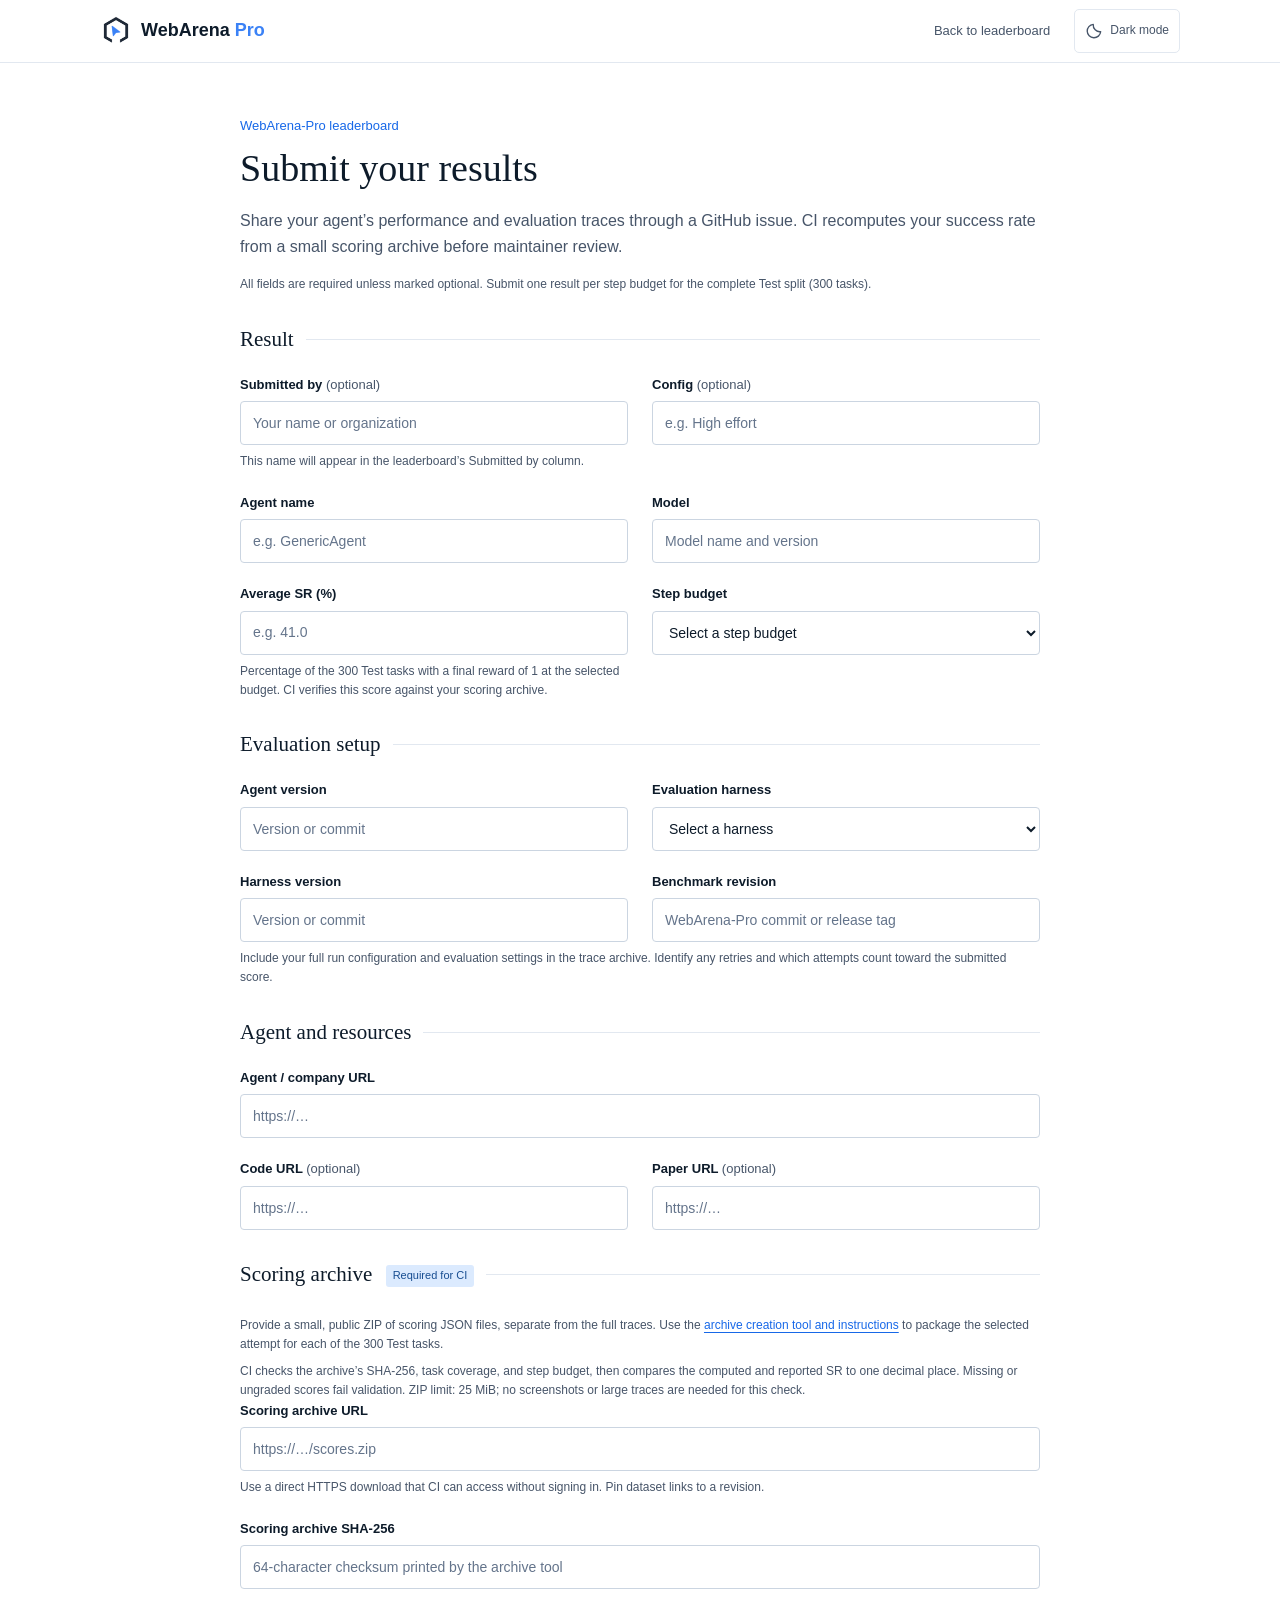
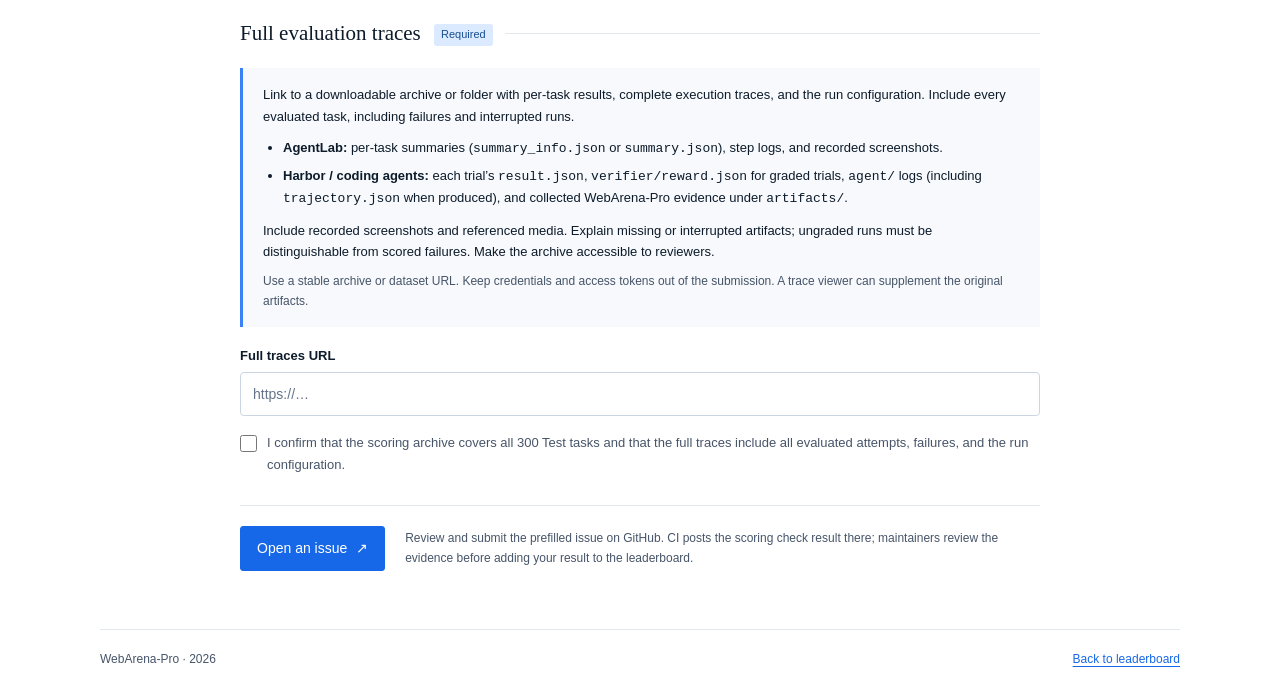
==== commit 13db0bc2: "Show concise effort labels and version tags on the leaderboard" ====
--- a/submit.html
+++ b/submit.html
@@ -55,7 +55,7 @@
             </div>
             <div class="submission-field">
               <label for="submission-config">Config <span>(optional)</span></label>
-              <input id="submission-config" name="config" type="text" maxlength="150" pattern=".*\S.*" placeholder="e.g. High reasoning effort">
+              <input id="submission-config" name="config" type="text" maxlength="150" pattern=".*\S.*" placeholder="e.g. High effort">
             </div>
             <div class="submission-field">
               <label for="submission-agent">Agent name</label>
--- a/styles.css
+++ b/styles.css
@@ -166,7 +166,7 @@
 .results-table th, .results-table td { padding: 12px; text-align: right; font-weight: 400; }
 .results-table th:first-child { text-align: left; padding-left: 8px; }
 .results-table thead { border-top: 2px solid var(--table-line); border-bottom: 1px solid var(--table-subline); }
-.results-table thead th { font-size: 12px; line-height: 1.4; padding-top: 14px; padding-bottom: 14px; }
+.results-table thead th { font-size: 12px; font-weight: 700; line-height: 1.4; padding-top: 14px; padding-bottom: 14px; }
 .results-sr-help { position: relative; display: inline-block; }
 .results-sr-trigger { padding: 0; border: 0; background: transparent; color: inherit; white-space: nowrap; text-decoration: underline dotted; text-underline-offset: 4px; }
 .results-sr-tooltip { position: absolute; z-index: 2; top: 100%; right: 0; width: 260px; max-width: calc(100vw - 32px); padding: 10px 12px; border: 1px solid var(--line); border-radius: 4px; background: var(--surface); box-shadow: 0 4px 12px var(--shadow); color: var(--muted); font-size: 12px; font-weight: 400; line-height: 1.5; text-align: left; }
@@ -181,7 +181,7 @@
 .results-table .results-submitter { min-width: 130px; max-width: 220px; color: var(--muted); overflow-wrap: anywhere; }
 .results-table .results-rank { width: 55px; padding-left: 8px; text-align: left; color: var(--muted); }
 .results-table .results-score { font-size: 15px; }
-.results-score small, .results-config small { display: block; color: var(--muted); font-size: 11px; }
+.results-version-tag { display: block; width: fit-content; margin-block: 2px; padding: 0 6px; border-radius: 4px; background: var(--blue-soft); color: var(--badge-ink); font-size: 11px; white-space: nowrap; }
 .results-table .results-resource { white-space: nowrap; }
 .results-resource a { text-decoration: none; }
 .results-resource a:hover { text-decoration: underline; }
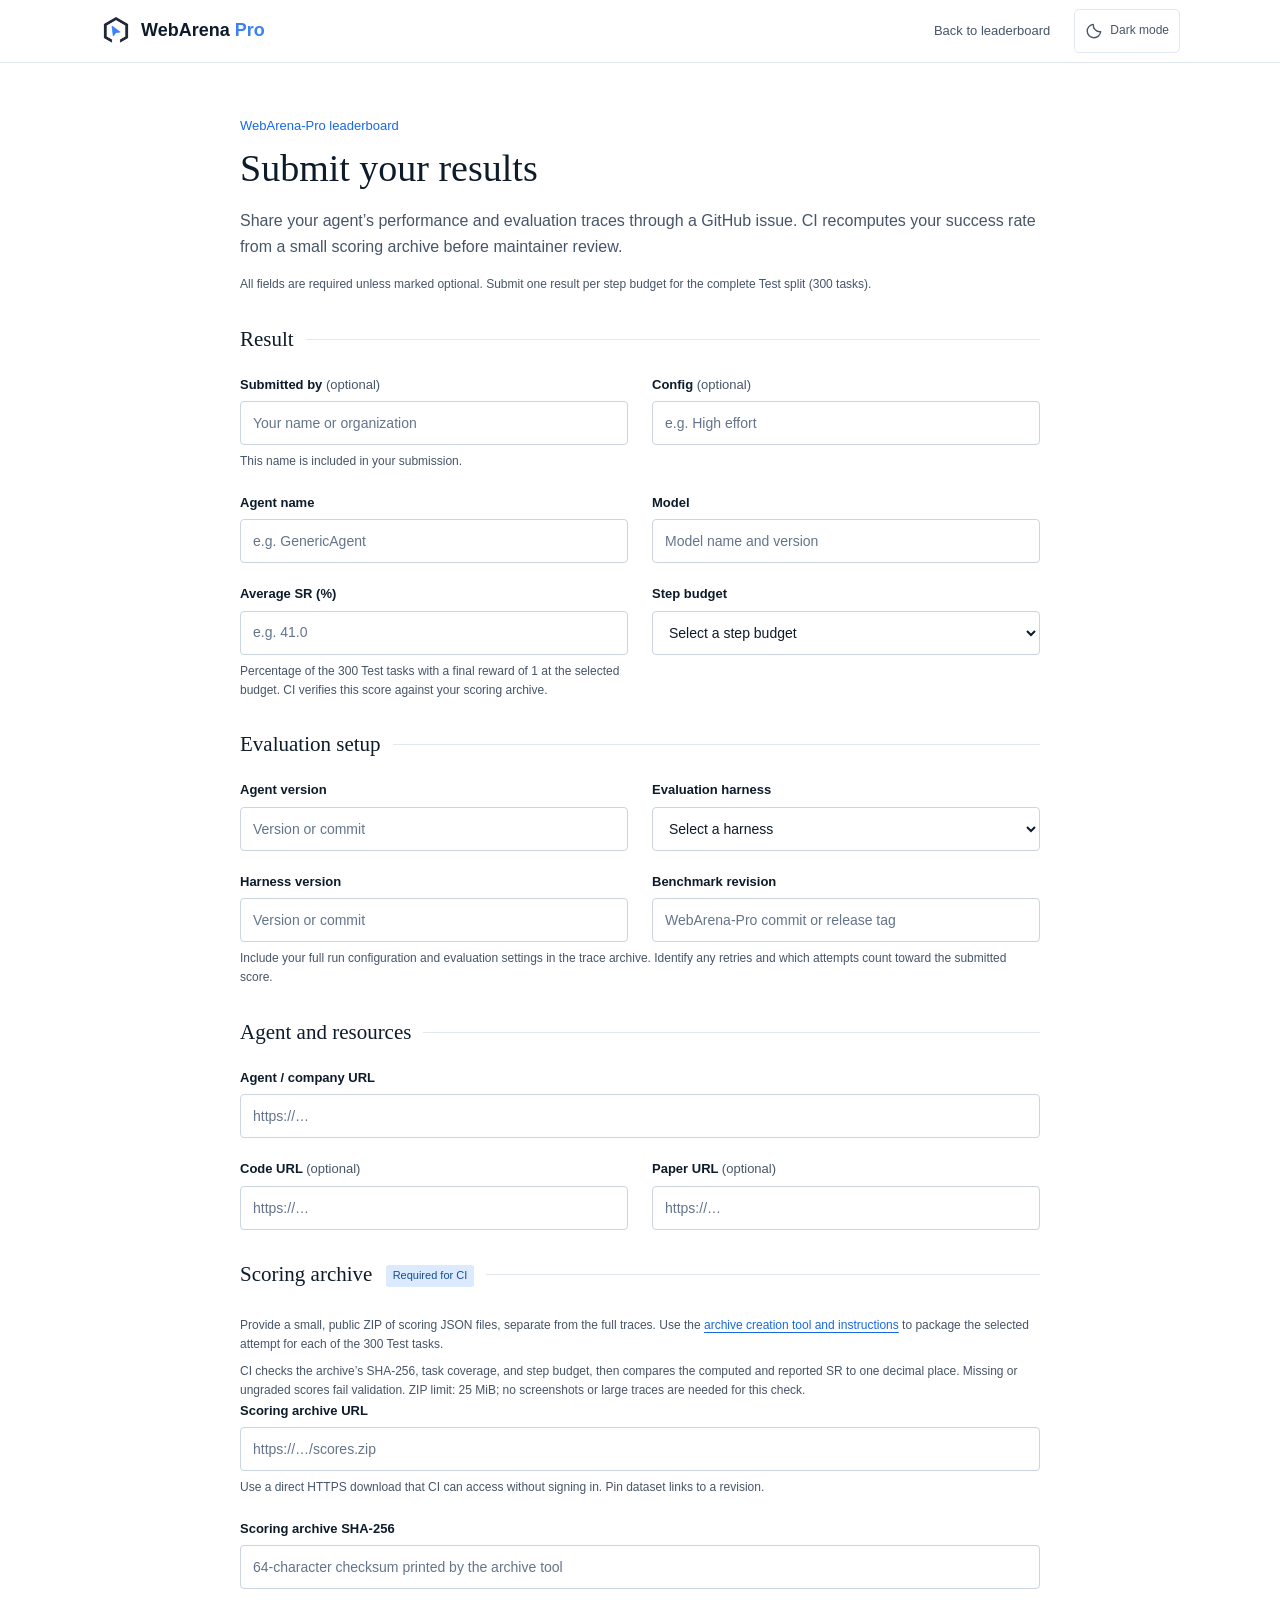
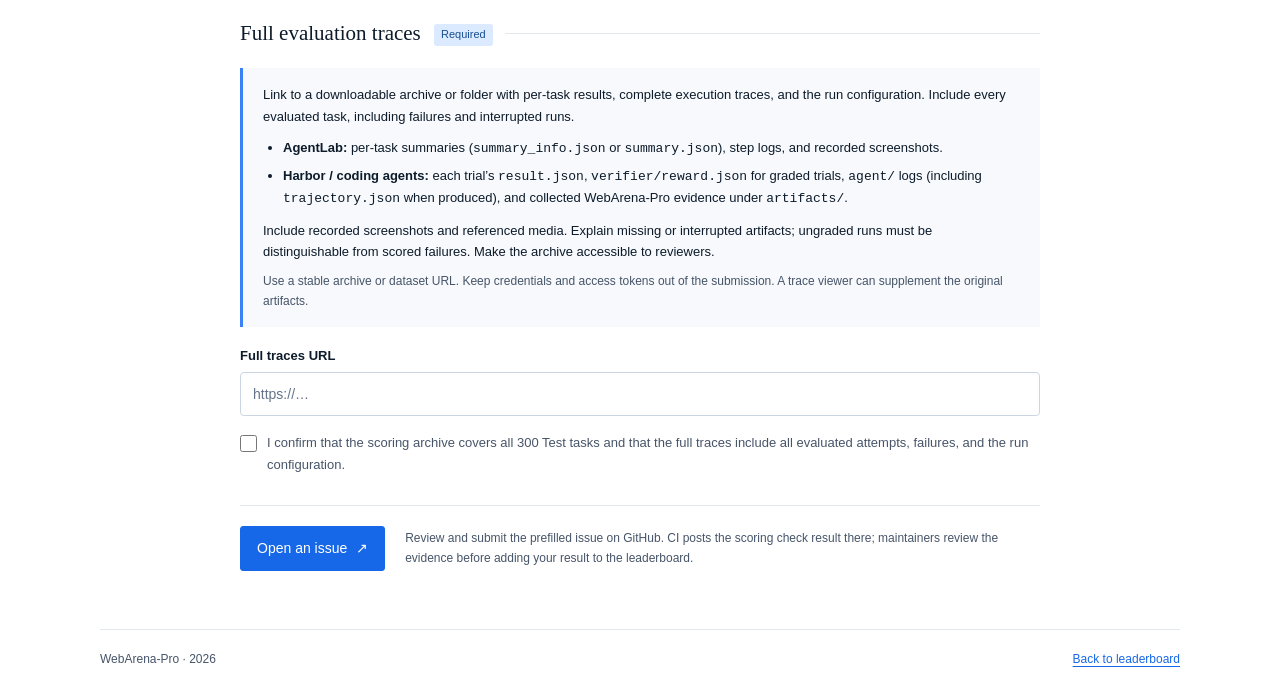
==== commit ead30b9f: "Remove the Submitted by column from leaderboard views" ====
--- a/submit.html
+++ b/submit.html
@@ -51,7 +51,7 @@
             <div class="submission-field">
               <label for="submission-submitted-by">Submitted by <span>(optional)</span></label>
               <input id="submission-submitted-by" name="submittedBy" type="text" maxlength="150" pattern=".*\S.*" placeholder="Your name or organization" aria-describedby="submission-submitted-by-help">
-              <p id="submission-submitted-by-help" class="submission-help">This name will appear in the leaderboard’s Submitted by column.</p>
+              <p id="submission-submitted-by-help" class="submission-help">This name is included in your submission.</p>
             </div>
             <div class="submission-field">
               <label for="submission-config">Config <span>(optional)</span></label>
--- a/styles.css
+++ b/styles.css
@@ -161,8 +161,8 @@
 .results-budget-buttons button[aria-pressed="true"] { background: var(--selected); border-color: var(--selected); color: var(--button-ink); font-weight: 600; }
 .results-table-wrap { position: relative; overflow-x: auto; margin-top: 16px; }
 .results-table { width: 100%; border-collapse: collapse; font-size: 13px; font-variant-numeric: tabular-nums; }
-.results-table-overview { min-width: 980px; }
-.results-table-domains { min-width: 1200px; }
+.results-table-overview { min-width: 850px; }
+.results-table-domains { min-width: 1070px; }
 .results-table th, .results-table td { padding: 12px; text-align: right; font-weight: 400; }
 .results-table th:first-child { text-align: left; padding-left: 8px; }
 .results-table thead { border-top: 2px solid var(--table-line); border-bottom: 1px solid var(--table-subline); }
@@ -175,10 +175,9 @@
 .results-table tbody tr:hover { background: var(--soft); }
 .results-table tbody .results-row-new { background: var(--row-new); }
 .results-new-label { margin-left: 5px; color: var(--accent); font-size: 11px; white-space: nowrap; }
-.results-table .results-model, .results-table .results-agent, .results-table .results-resource, .results-table .results-config, .results-table .results-submitter { text-align: left; }
+.results-table .results-model, .results-table .results-agent, .results-table .results-resource, .results-table .results-config { text-align: left; }
 .results-table .results-agent { color: var(--muted); white-space: nowrap; }
 .results-table .results-config { min-width: 100px; max-width: 185px; overflow-wrap: anywhere; }
-.results-table .results-submitter { min-width: 130px; max-width: 220px; color: var(--muted); overflow-wrap: anywhere; }
 .results-table .results-rank { width: 55px; padding-left: 8px; text-align: left; color: var(--muted); }
 .results-table .results-score { font-size: 15px; }
 .results-version-tag { display: block; width: fit-content; margin-block: 2px; padding: 0 6px; border-radius: 4px; background: var(--blue-soft); color: var(--badge-ink); font-size: 11px; white-space: nowrap; }
@@ -256,10 +255,14 @@
 .dialog-bar button { min-height: 36px; padding: 4px 10px; background: none; border: 1px solid var(--line); border-radius: 4px; color: var(--ink); font-size: 13px; }
 .dialog-bar button span { margin-left: 8px; }
 
-#results-panel-domains .results-scroll-hint { display: block; }
+@media (max-width: 1133px) {
+  #results-panel-domains .results-scroll-hint { display: block; }
+}
 @media (max-width: 1050px) {
-  .results-scroll-hint { display: block; }
   .paper-subtitle { font-size: 29px; }
+}
+@media (max-width: 913px) {
+  #results-panel-overall .results-scroll-hint { display: block; }
 }
 @media (max-width: 700px) {
   .shell { width: calc(100% - 36px); }
